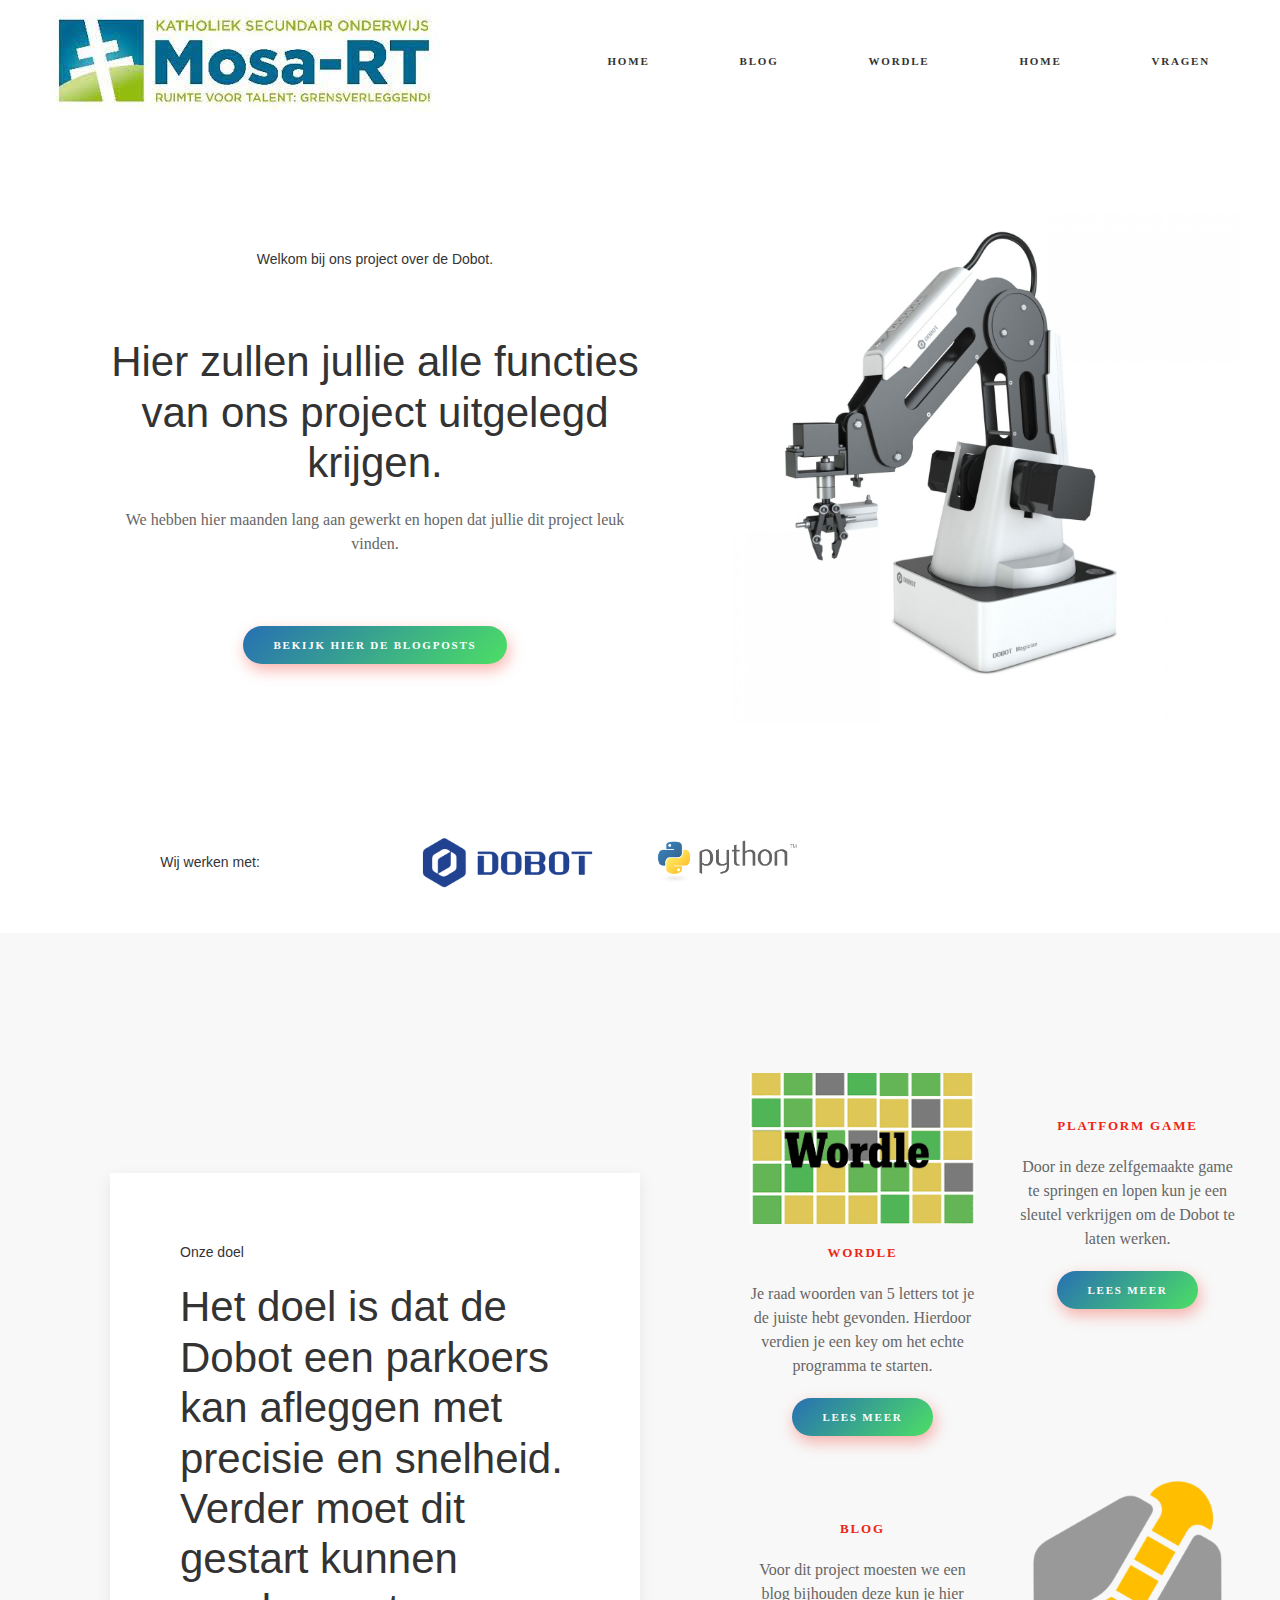
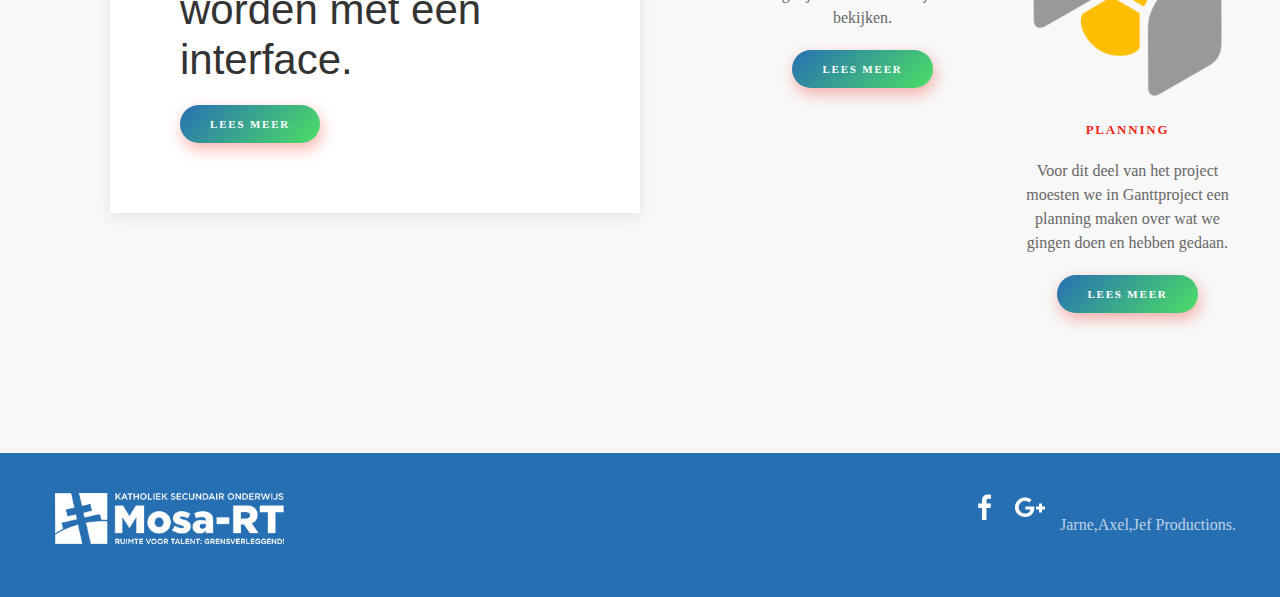
==== index.html @ 79c5225d "update" ====
<!DOCTYPE html>
<html>
    <head>
        <meta charset="utf-8">
        <meta name="viewport" content="width=device-width, initial-scale=1">
        <link rel="stylesheet" href="css/uikit.min.css" />
        <script src="js/uikit.min.js"></script>
        <script src="css/uikit.min.css"></script>
        <link rel="stylesheet" href="css/custom.css" />
        <meta name="robots" content="noindex, nofollow">
        <link rel="icon" href="/images/logo/robot.png" sizes="any">
        <link rel="apple-touch-icon" href="/images/logo/apple_touch_icon.png">
        <title>Home</title>
</head>
<body>
        <div class="uk-navbar-container uk-visible@m">

            <div class="uk-container">
                <nav class="uk-navbar" uk-navbar="{&quot;align&quot;:&quot;left&quot;,&quot;boundary&quot;:&quot;!.uk-navbar-container&quot;}">

                                        <div class="uk-navbar-left">

                        
										<a href="https://www.mosa-rt.be/home" class="uk-navbar-item uk-navbar-left uk-logo">
										<img src="/images/logo/mosa.jpeg" srcset="/images/logo/mosa.jpeg 216w" sizes="(min-width: 216px) 216px" data-width="216" data-height="56" class="uk-responsive-height" alt=""></a>                       
										</div>                   
                                        <div class="uk-navbar-right">

                                                    
										<ul class="uk-navbar-nav">

										<li class="uk-active uk-button uk-button-text"><a href="/">Home</a></li>
										<li class="uk-active uk-button uk-button-text"><a href="/blog.html">Blog</a></li>
                                        <li class="uk-active uk-button uk-button-text"><a href="/Wordle.html">Wordle</a></li>
                                        <li class="uk-active uk-button uk-button-text"><a href="/">Home</a></li>
                                        <li class="uk-active uk-button uk-button-text"><a href="vragen.html">Vragen</a></li>

										</div>
					                    
                    
                </nav>
            </div>

        </div>
    <div class="tm-header-mobile uk-hidden@m" uk-header="">


    
            <div class="uk-navbar-container">

                <div class="uk-container uk-container-expand">
                    <nav class="uk-navbar" uk-navbar="{&quot;container&quot;:&quot;.tm-header-mobile&quot;}">

                        <div class="uk-navbar-left">

                        
                                <a uk-toggle="" aria-label="Open Menu" href="#tm-dialog-mobile" class="uk-navbar-toggle" aria-expanded="false">

        
                                    <div uk-navbar-toggle-icon="" class="uk-icon uk-navbar-toggle-icon"><svg width="20" height="20" viewBox="0 0 20 20" xmlns="http://www.w3.org/2000/svg"><style>.uk-navbar-toggle-animate svg&gt;[class*=line-]{transition:.2s ease-in-out;transition-property:transform,opacity,;transform-origin:center;opacity:1}.uk-navbar-toggle svg&gt;.line-3{opacity:0}.uk-navbar-toggle-animate[aria-expanded=true] svg&gt;.line-3{opacity:1}.uk-navbar-toggle-animate[aria-expanded=true] svg&gt;.line-2{transform:rotate(45deg)}.uk-navbar-toggle-animate[aria-expanded=true] svg&gt;.line-3{transform:rotate(-45deg)}.uk-navbar-toggle-animate[aria-expanded=true] svg&gt;.line-1,.uk-navbar-toggle-animate[aria-expanded=true] svg&gt;.line-4{opacity:0}.uk-navbar-toggle-animate[aria-expanded=true] svg&gt;.line-1{transform:translateY(6px) scaleX(0)}.uk-navbar-toggle-animate[aria-expanded=true] svg&gt;.line-4{transform:translateY(-6px) scaleX(0)}</style><rect class="line-1" y="3" width="20" height="2"></rect><rect class="line-2" y="9" width="20" height="2"></rect><rect class="line-3" y="9" width="20" height="2"></rect><rect class="line-4" y="15" width="20" height="2"></rect></svg></div>

        
                                </a>
                        
                        </div>
                    
                                <div class="uk-navbar-center">

                                        <a href="/index.html" aria-label="Back to home" class="uk-logo uk-navbar-item">
                                            <picture>
                                                <source type="image/webp" srcset="/images/logo/mosa.jpeg 216w" sizes="(min-width: 216px) 216px">
                                                    <img alt="" loading="eager" src="/images/logo/mosa.jpeg" width="216" height="56">
                                            </picture>
                                        </a>
                        
                        
                                </div>
                    
                    
                    </nav>
                 </div>

        </div>

    




        <div id="tm-dialog-mobile" uk-offcanvas="container: true; overlay: true" mode="slide" class="uk-offcanvas">
            <div class="uk-offcanvas-bar uk-flex uk-flex-column">

                <button class="uk-offcanvas-close uk-icon uk-close" type="button" uk-close="" uk-toggle="cls: uk-close-large; mode: media; media: @s"><svg width="14" height="14" viewBox="0 0 14 14" xmlns="http://www.w3.org/2000/svg"><line fill="none" stroke="#000" stroke-width="1.1" x1="1" y1="1" x2="13" y2="13"></line><line fill="none" stroke="#000" stroke-width="1.1" x1="13" y1="1" x2="1" y2="13"></line></svg></button>
            
                     <div class="uk-margin-auto-bottom">
                
                        <div class="uk-grid uk-child-width-1-1 uk-grid-stack" uk-grid="">    
                            <div>
                                <div class="uk-panel" id="module-menu-dialog-mobile">
                                    
                                    <ul class="uk-nav uk-nav-default">
    
	                                    <li class="item-101 uk-active"><a href="/"> Home</a></li>
	                                    <li class="item-101 uk-active"><a href="/blog.html"> Blog</a></li>
                                        <li class="item-101 uk-active"><a href="/Wordle.html">Wordle</a></li>
                                        <li class="item-101 uk-active"><a href="/">Home</a></li>
                                        <li class="uk-active uk-button uk-button-text"><a href="vragen.html">Vragen</a></li>
                                    </ul>

                                </div>
                            </div>    
                            <div>
                                <div class="uk-panel" id="module-92">

    
    
                                    <div class="uk-margin-remove-last-child custom"><p class="uk-text-center"><a href="https://mosa-rt.smartschool.be/" class="uk-button uk-button-primary uk-button-large">Smartschool</a></p>
                                    </div>

                                </div>
                            </div>
                        </div>
                    </div>
            
            
            </div>
        </div>
    
    
    

    </div>
        
        
    <div class="uk-section-default uk-section uk-flex uk-flex-middle" uk-scrollspy="{&quot;target&quot;:&quot;[uk-scrollspy-class]&quot;,&quot;cls&quot;:&quot;uk-animation-slide-left-medium&quot;,&quot;delay&quot;:false}" uk-height-viewport="offset-top: true;offset-bottom: true" style="box-sizing: border-box; min-height: calc(100vh - 290.85px);">
       
        <div class="uk-width-1-1">

            <div class="uk-container">
    
    
                <div class="uk-grid-large uk-flex-middle uk-grid-margin-large uk-grid" uk-grid="">

                    <div class="uk-width-expand@m uk-first-column">
   
                        <h1 class="uk-text-left@m uk-text-center uk-h6 uk-scrollspy-inview uk-animation-slide-left-medium" uk-scrollspy-class="">
                            Welkom bij ons project over de Dobot.    
                        </h1>

                        <hr class="uk-divider-icon uk-animation-slide-left-medium" uk-scrollspy="cls: uk-animation-slide-left-medium;">

                            <h2 class="uk-width-xlarge uk-margin-auto uk-text-left@m uk-text-center uk-h1 uk-scrollspy-inview uk-animation-slide-left-medium" uk-scrollspy-class="">
                                Hier zullen jullie alle functies van ons project uitgelegd krijgen.    
                            </h2>

                                <div class="uk-margin uk-text-left@m uk-text-center uk-scrollspy-inview uk-animation-slide-left-medium" uk-scrollspy-class="">
                                    We hebben hier maanden lang aan gewerkt en hopen dat jullie dit project leuk vinden.
                                </div>

                                <div class="uk-margin-large uk-text-left@m uk-text-center uk-scrollspy-inview uk-animation-slide-left-medium" uk-scrollspy-class="">


                                    <div class="custom"><a href="blog.html" class="uk-button uk-button-primary uk-button-medium">Bekijk hier de blogposts</a></div>           
                                    

                                </div>

                    </div>

                    <div class="uk-width-expand@m">
    
                        <div class="uk-margin uk-text-center uk-animation-slide-right" uk-scrollspy="cls: uk-animation-slide-right-medium">

                            <img data-src="/images/home/dobot.jpg" data-srcset="/images/home/dobot.jpg 480w" data-sizes="(min-width: 480px) 480px" data-width="480" data-height="789" class="el-image" alt="" uk-img="" src="https://schilder.totoweb.nl/templates/yootheme/cache/verfroller-b2847a72.jpeg" srcset="/templates/yootheme/cache/verfroller-b2847a72.jpeg 480w" sizes="(min-width: 480px) 480px">    

                        </div>

                    </div>
                </div>

            </div>
    
        </div>
    </div>

    <div class="tm-section-box-shadow uk-section-default uk-section uk-section-small" uk-scrollspy="{&quot;target&quot;:&quot;[uk-scrollspy-class]&quot;,&quot;cls&quot;:&quot;uk-animation-slide-bottom-small;}">
         
        <div class="uk-container">

            <div class="uk-flex-middle uk-grid-margin uk-grid" uk-grid="">

                <div class="uk-width-expand@m uk-first-column">

                     <div class="uk-text-left@l uk-text-center uk-h6 uk-animation-slide-bottom-small" uk-scrollspy="cls: uk-animation-slide-bottom-small;">

                        Wij werken met:    </div>

                </div>

                <div class="uk-width-3-4@m">

                    <div class="uk-margin uk-text-center uk-child-width-1-1 uk-grid-match uk-child-width-1-4@s uk-grid uk-scrollspy-inview uk-animation-slide-bottom-small" uk-scrollspy="cls: uk-animation-slide-bottom-small;">

                        <div class="uk-first-column">

                            <div uk-scrollspy="cls: uk-animation-slide-bottom-small;" class="el-item uk-panel uk-scrollspy-inview uk-animation-slide-bottom-small">

                                <a uk-scroll="" href="#" class="el-link"><img data-src="/images/home/dobot-logo.png" data-srcset="/images/home/dobot-logo.png 289w" data-sizes="(min-width: 289px) 289px" data-width="289" data-height="87" class="el-image" alt="" uk-img="" src="https://schilder.totoweb.nl/templates/yootheme/cache/sikkens-b603538a.jpeg" srcset="/templates/yootheme/cache/sikkens-b603538a.jpeg 289w" sizes="(min-width: 289px) 289px"></a>        

                            </div>
                        </div>
                        <div>

                            <div uk-scrollspy="uk-animation-slide-bottom-small;" class="el-item uk-panel uk-scrollspy-inview uk-animation-slide-bottom-small">

                                <a uk-scroll="" href="#" class="el-link"><img data-src="/images/home/python.png" data-srcset="/images/home/python.png 289w" data-sizes="(min-width: 289px) 289px" data-width="289" data-height="87" class="el-image" alt="" uk-img="" src="https://schilder.totoweb.nl/templates/yootheme/cache/histor-51dfd519.jpeg" srcset="/templates/yootheme/cache/histor-51dfd519.jpeg 289w" sizes="(min-width: 289px) 289px"></a>        

                            </div>
                        </div>
                    </div>
                </div>
            </div>
        </div>
    </div>

    <div class="uk-section-muted uk-section uk-section-large" uk-scrollspy="{&quot;target&quot;:&quot;[uk-scrollspy-class]&quot;,&quot;cls&quot;:&quot;uk-animation-slide-left-medium&quot;,&quot;delay&quot;:false}">
         
        <div class="uk-container">

            <div class="uk-grid-large uk-flex-middle uk-grid-margin-large uk-grid" uk-grid="">

                <div class="uk-width-xlarge@m uk-first-column">

                    <div class="uk-margin uk-card uk-card-default uk-card-large uk-card-body uk-scrollspy-inview uk-animation-slide-left-medium" uk-scrollspy="cls: uk-animation-slide-left-medium;">

                        <div class="el-meta uk-margin uk-h6 uk-margin-remove-adjacent">Onze doel</div>

                        <h3 class="el-title uk-margin uk-h1">
                            Het doel is dat de Dobot een parkoers kan afleggen met precisie en snelheid. Verder moet dit gestart kunnen worden met een interface.    </h3>

                                <p><a href="#" uk-scroll="" class="el-link uk-button uk-button-primary">Lees meer</a></p>

                    </div>
                </div>

                <div class="uk-width-expand@m">

                    <div class="uk-margin-medium uk-text-left@s uk-text-center uk-child-width-1-1 uk-grid-match uk-child-width-1-2@s uk-grid uk-scrollspy-inview uk-animation-slide-right" uk-scrollspy-class="uk-animation-slide-right" uk-grid="">

                        <div class="uk-first-column">

                            <div uk-scrollspy="cls: uk-animation-slide-left-medium;" class="el-item uk-panel uk-scrollspy-inview uk-animation-slide-left-medium">

                                <img data-src="/images/home/worldle.png" data-srcset="/images/home/worldle.png 768w, /images/home/worldle.png 848w" data-sizes="(min-width: 848px) 848px" data-width="848" data-height="565" class="el-image" alt="" uk-img="" src="https://schilder.totoweb.nl/templates/yootheme/cache/buiten-schilderwerk-642bbe4b.jpeg" srcset="/index.php?p=theme%2Fimage&amp;src=WyJpbWFnZXNcL2hvbWVcL2J1aXRlbi1zY2hpbGRlcndlcmsuanBnIixbWyJkb1Jlc2l6ZSIsWzc2OCw1MTIsNzY4LDUxMl1dLFsiZG9Dcm9wIixbNzY4LDUxMiwwLDBdXV1d&amp;hash=bec57e89445ab25b87734368da05474f&amp;option=com_ajax&amp;style=9 768w, /templates/yootheme/cache/buiten-schilderwerk-642bbe4b.jpeg 848w" sizes="(min-width: 848px) 848px">        

                                    <h3 class="el-title uk-margin uk-h4">
                                        Wordle    </h3>

                                            <div class="el-content uk-margin">Je raad woorden van 5 letters tot je de juiste hebt gevonden. Hierdoor verdien je een key om het echte programma te starten.</div>

                                                <p><a href="Wordle.html" class="uk-button uk-button-primary uk-button-medium">Lees meer</a></p>
                            </div>
                        </div>

                        <div>

                            <div uk-scrollspy="cls: uk-animation-slide-left-medium;" class="el-item uk-panel uk-scrollspy-inview uk-animation-slide-left-medium">

                                <img data-src="/images/home/pygame_flattened.png" data-srcset="/images/home/pygame_flattened.png 768w, /images/home/pygame_flattened.png 848w" data-sizes="(min-width: 848px) 848px" data-width="848" data-height="565" class="el-image" alt="" uk-img="" src="https://schilder.totoweb.nl/templates/yootheme/cache/binnen-schilderwerk-0022fcfd.jpeg" srcset="/index.php?p=theme%2Fimage&amp;src=WyJpbWFnZXNcL2hvbWVcL2Jpbm5lbi1zY2hpbGRlcndlcmsuanBnIixbWyJkb1Jlc2l6ZSIsWzc2OCw1MTIsNzY4LDUxMl1dLFsiZG9Dcm9wIixbNzY4LDUxMiwwLDBdXV1d&amp;hash=edb339cc0a705aa41a1782e26643256a&amp;option=com_ajax&amp;style=9 768w, /templates/yootheme/cache/binnen-schilderwerk-0022fcfd.jpeg 848w" sizes="(min-width: 848px) 848px">        

                                    <h3 class="el-title uk-margin uk-h4">
                                        Platform game    </h3>

                                            <div class="el-content uk-margin">Door in deze zelfgemaakte game te springen en lopen kun je een sleutel verkrijgen om de Dobot te laten werken.</div>

                                                <p><a href="pagina3.html" class="uk-button uk-button-primary uk-button-medium">Lees meer</a></p>

                            </div>
                        </div>

                            <div class="uk-grid-margin uk-first-column">

                                <div uk-scrollspy="cls: uk-animation-slide-left-medium;" class="el-item uk-panel uk-scrollspy-inview uk-animation-slide-left-medium">

                                    <img data-src="/images/home/blog.jpg" data-srcset="/images/home/blog.jpg 768w, /images/home/blog.jpg 848w" data-sizes="(min-width: 848px) 848px" data-width="848" data-height="565" class="el-image" alt="" uk-img="" src="https://schilder.totoweb.nl/templates/yootheme/cache/spuitwerk-ced96005.jpeg" srcset="/index.php?p=theme%2Fimage&amp;src=WyJpbWFnZXNcL2hvbWVcL3NwdWl0d2Vyay5qcGciLFtbImRvUmVzaXplIixbNzY4LDUxMiw3NjgsNTEyXV0sWyJkb0Nyb3AiLFs3NjgsNTEyLDAsMF1dXV0%3D&amp;hash=e01a917d1f97cae1d994443ff195d3be&amp;option=com_ajax&amp;style=9 768w, /templates/yootheme/cache/spuitwerk-ced96005.jpeg 848w" sizes="(min-width: 848px) 848px">        

                                        <h3 class="el-title uk-margin uk-h4">
                                            Blog    </h3>

                                                <div class="el-content uk-margin">Voor dit project moesten we een blog bijhouden deze kun je hier bekijken.</div>

                                                    <p><a href="blog.html" class="uk-button uk-button-primary uk-button-medium">Lees meer</a></p>

                                </div>
                            </div>

                                <div class="uk-grid-margin">

                                    <div uk-scrollspy="cls: uk-animation-slide-left-medium;" class="el-item uk-panel uk-scrollspy-inview uk-animation-slide-left-medium">

                                        <img data-src="/images/home/ganttproject.jpg" data-srcset="/images/home/ganttproject.jpg 564w, /images/home/ganttproject.jpg 564w" data-sizes="(max-width: 564px) 564px" data-width="848" data-height="565" class="el-image" alt="" uk-img="" src="https://schilder.totoweb.nl/templates/yootheme/cache/abbo-33665856.jpeg" srcset="/index.php?p=theme%2Fimage&amp;src=WyJpbWFnZXNcL2hvbWVcL2FiYm8uanBnIixbWyJkb1Jlc2l6ZSIsWzc2OCw1MTIsNzY4LDUxMl1dLFsiZG9Dcm9wIixbNzY4LDUxMiwwLDBdXV1d&amp;hash=eb0b90e7e5b5ede78c6860ce2ef80145&amp;option=com_ajax&amp;style=9 768w, /templates/yootheme/cache/abbo-33665856.jpeg 848w" sizes="(min-width: 848px) 848px">        

                                            <h3 class="el-title uk-margin uk-h4">
                                                Planning    </h3>

                                                    <div class="el-content uk-margin">Voor dit deel van het project moesten we in Ganttproject een planning maken over wat we gingen doen en hebben gedaan.</div>

                                                        <p><a href="#" class="uk-button uk-button-primary uk-button-medium">Lees meer</a></p>

                                    </div>
                                </div>
                            </div>
                </div>
            </div>
        </div>
    </div>

    <div class="uk-section-primary uk-section-small uk-section" uk-scrollspy="{&quot;target&quot;:&quot;[uk-scrollspy-class]&quot;,&quot;cls&quot;:&quot;uk-animation-fade&quot;,&quot;delay&quot;:300}">
       
        <div class="uk-container">
    
            <div class="uk-grid-margin uk-grid uk-grid-small uk-grid-stack" uk-grid="">

                <div class="uk-width-expand@s uk-first-column">

                    <div class="uk-margin uk-scrollspy-inview uk-animation-fade" uk-scrollspy="cls: uk-animation-fade;">

                        <img data-src="/images/home/mosart.png" data-srcset="/images/home/mosart.png 216w" data-sizes="(min-width: 216px) 216px" data-width="216" data-height="56" class="el-image" alt="" uk-img="" src="https://schilder.totoweb.nl/templates/yootheme/cache/logo-wit-a36114ae.png" srcset="/templates/yootheme/cache/logo-wit-a36114ae.png 216w" sizes="(min-width: 216px) 150px">    

                    </div>
                </div>

                <div class="uk-width-1-2@m">

                </div>

                <div class="uk-width-expand@m uk-grid-margin uk-first-column">

                    <div class="uk-margin uk-scrollspy-inview uk-animation-fade" uk-scrollspy="cls: uk-animation-fade;">

                        <div class="uk-child-width-auto uk-grid-small uk-grid" uk-grid="">
                            <div>

                                <a uk-icon="icon: facebook;ratio: 1.5" href="https://www.facebook.com/SGMOSART/" class="el-link uk-icon"><svg width="30" height="30" viewBox="0 0 20 20" xmlns="http://www.w3.org/2000/svg"> <path d="M11,10h2.6l0.4-3H11V5.3c0-0.9,0.2-1.5,1.5-1.5H14V1.1c-0.3,0-1-0.1-2.1-0.1C9.6,1,8,2.4,8,5v2H5.5v3H8v8h3V10z"></path></svg></a>

                            </div>
                            <div>

                                <a uk-icon="icon: google-plus;ratio: 1.5" href="https://www.mosa-rt.be/home" class="el-link uk-icon"><svg width="30" height="30" viewBox="0 0 20 20" xmlns="http://www.w3.org/2000/svg"> <path d="M12.9,9c0,2.7-0.6,5-3.2,6.3c-3.7,1.8-8.1,0.2-9.4-3.6C-1.1,7.6,1.9,3.3,6.1,3c1.7-0.1,3.2,0.3,4.6,1.3 c0.1,0.1,0.3,0.2,0.4,0.4c-0.5,0.5-1.2,1-1.7,1.6c-1-0.8-2.1-1.1-3.5-0.9C5,5.6,4.2,6,3.6,6.7c-1.3,1.3-1.5,3.4-0.5,5 c1,1.7,2.6,2.3,4.6,1.9c1.4-0.3,2.4-1.2,2.6-2.6H6.9V9H12.9z"></path> <polygon points="20,9 20,11 18,11 18,13 16,13 16,11 14,11 14,9 16,9 16,7 18,7 18,9 "></polygon></svg></a>

                            </div>
                            <div class="el-content uk-margin">Jarne,Axel,Jef Productions.</div>
                        </div>
                    </div>
                </div>
            </div>
        </div>
    </div>

</body>
</html>
---- css/custom.css ----
.uk-button-primary {
    background-color: #1765ad;
    text-decoration-color: white;
    color: #fff;
    border: 1px solid transparent;
    background-image: linear-gradient(135deg,#276fb3,#4cdf65);
    box-shadow: 2px 6px 15px rgb(238 37 21 / 35%);
}
.uk-button {
    margin: 0;
    border: none;
    border-radius: 0;
    overflow: visible;
    font: inherit;
    color: #fff;
    text-transform: none;
    display: inline-block;
    box-sizing: border-box;
    padding: 0 30px;
    vertical-align: middle;
    font-size: 11px;
    line-height: 38px;
    text-align: center;
    text-decoration: none;
    transition: .1s ease-in-out;
    transition-property: color,background-color,background-position,border-color,box-shadow;
    font-family: Raleway;
    font-weight: 700;
    text-transform: uppercase;
    letter-spacing: 1.8px;
    border-radius: 500px;
    background-origin: border-box;
}
.uk-section-primary {
    background: #276fb3;
    background-image: url(../vendor/assets/uikit-themes/master-fjord/images/section-background-image-noise.png);
    background-position-x: 50%;
}
.uk-divider-icon {
    position: relative;
    height: 8px;
    background-image: url(https://uploads-ssl.webflow.com/60dea32dddf101694364c104/612734b11657453231306d39_cn-uttr_square_blue_green.svg);
    background-repeat: no-repeat;
    background-position: 50% 50%;
}
.uk-hr, hr {
    box-sizing: content-box;
    height: 0;
    overflow: visible;
    text-align: inherit;
    margin: 0 0 20px 0;
    border: 0;
    border-top: 1px solid #ebebed;
}
.uk-divider-icon::before {
    right: calc(50% + (70px / 2));
    width: 100%;
}
.uk-divider-icon::after, .uk-divider-icon::before {
    content: "";
    position: absolute;
    top: 50%;
    max-width: calc(50% - (70px / 2));
    border-bottom: 0 solid #ebebed;
}
.uk-text-center {
    text-align: center!important;
}
.uk-tile-primary {
    background-color: #ee2515;
    background-image: url(../../yootheme/vendor/assets/uikit-themes/master-fjord/images/tiles-background-image-noise.png);
}
.uk-tile {
    display: flow-root;
    position: relative;
    box-sizing: border-box;
    padding-left: 15px;
    padding-right: 15px;
    padding-top: 40px;
    padding-bottom: 40px;
}
.uk-grid-item-match>:not([class*=uk-width]), .uk-grid-match>*>:not([class*=uk-width]) {
    box-sizing: border-box;
    width: 100%;
    flex: auto;
}
.uk-grid {
    display: flex;
    flex-wrap: wrap;
    margin: 0;
    padding: 0;
    list-style: none;
}
.uk-text-primary {
    color: #ff4870!important;
}

.uk-h4, h4 {
    font-size: 13px;
    line-height: 1.4;
    color: #ee2515;
    font-family: Raleway;
    font-weight: 700;
    text-transform: uppercase;
    letter-spacing: 1.8px;
}
.uk-link, a {
    color: #ee2515;
    text-decoration: none;
    cursor: pointer;
}
.formResponsive .formHorizontal .rsform-block {
    float: none;
    width: auto;
    padding-top: 0;
    text-align: left;
}

.formResponsive .formHorizontal .rsform-block {
    margin-bottom: 18px;
}
.uk-radio:checked, input[type=radio]:not([class*=uk-]):checked {
    background-image: url(data:image/svg+xml;charset=UTF-8,%3Csvg%20width%3D%2216%22%20height%3D%2216%22%20viewBox%3D%220%200%2016%2016%22%20xmlns%3D%22http%3A%2F%2Fwww.w3.org%2F2000%2Fsvg%22%3E%0A%20%20%20%20%3Ccircle%20fill%3D%22%23fff%22%20cx%3D%228%22%20cy%3D%228%22%20r%3D%222%22%20%2F%3E%0A%3C%2Fsvg%3E);
}

.uk-checkbox:checked, .uk-checkbox:indeterminate, .uk-radio:checked, input[type=checkbox]:not([class*=uk-]):checked, input[type=checkbox]:not([class*=uk-]):indeterminate, input[type=radio]:not([class*=uk-]):checked {
    background-color: #ff4870;
    border-color: transparent;
}
.uk-checkbox:not(:disabled), .uk-radio:not(:disabled), input[type=checkbox]:not([class*=uk-]):not(:disabled), input[type=radio]:not([class*=uk-]):not(:disabled) {
    cursor: pointer;
}
.formResponsive .formHorizontal input[type="checkbox"], .formResponsive .formHorizontal input[type="radio"] {
    border: 1px solid #ccc;
}
.formResponsive input[type="radio"], .formResponsive input[type="checkbox"] {
    padding-left: 18px;
    margin-right: 5px;
}
.uk-fieldset, fieldset {
    border: none;
    margin: 0;
    padding: 0;
}
tr {
    display: table-row;
    vertical-align: inherit;
    border-color: inherit;
}
.yui-calendar {
    font: 100% sans-serif;
    text-align: center;
    border-spacing: 0;
    border-collapse: separate;
    position: relative;
}
table {
    max-width: 100%;
    background-color: transparent;
    border-collapse: collapse;
    border-spacing: 0;
}
table {
    border-collapse: separate;
    text-indent: initial;
    border-spacing: 2px;
}
.formResponsive input.rsform-calendar-button {
    margin-bottom: 3px;
}

.formResponsive input[type="button"], .formResponsive button[type="button"], .formResponsive input[type="submit"], .formResponsive button[type="submit"], .formResponsive input[type="reset"], .formResponsive button[type="reset"] {
    display: inline-block;
    padding: 4px 10px 4px;
    margin-bottom: 0;
    font-size: 13px;
    line-height: 18px;
    color: #000000;
    text-align: center;
    text-shadow: 0 1px 1px rgb(255 255 255 / 75%);
    vertical-align: middle;
    cursor: pointer;
    background-color: #f5f5f5;
    background-image: linear-gradient(top, #ffffff, #e6e6e6);
    background-repeat: repeat-x;
    border: 1px solid #cccccc;
    border-color: rgba(0, 0, 0, 0.1) rgba(0, 0, 0, 0.1) rgba(0, 0, 0, 0.25);
    border-color: #e6e6e6 #e6e6e6 #bfbfbf;
    border-bottom-color: #b3b3b3;
    border-radius: 4px;
    box-shadow: inset 0 1px 0 rgb(255 255 255 / 20%), 0 1px 2px rgb(0 0 0 / 5%);
}
.tm-header, .tm-header-mobile {
    position: relative;
}
.uk-navbar-center:only-child, .uk-navbar-left, .uk-navbar-right {
    flex-wrap: wrap;
}

.uk-navbar-left, .uk-navbar-right, [class*=uk-navbar-center] {
    display: flex;
    gap: 15px;
    align-items: center;
}
.uk-navbar-toggle {
    padding: 0 0;
    color: grey;
    font-weight: 700;
    text-transform: uppercase;
    letter-spacing: 1.8px;
}

.navbar .brand, .navbar .nav>li>a, .navbar-search, .uk-navbar-item, .uk-navbar-nav>li>a, .uk-navbar-toggle {
    display: flex;
    justify-content: center;
    align-items: center;
    column-gap: .25em;
    box-sizing: border-box;
    min-height: 80px;
    font-size: 11px;
    font-family: Cambria, Cochin, Georgia, Times, 'Times New Roman', serif;
    text-decoration: none;
}
.uk-icon {
    margin: 0;
    border: none;
    border-radius: 0;
    overflow: visible;
    font: inherit;
    color: inherit;
    text-transform: none;
    padding: 0;
    background-color: transparent;
    display: inline-block;
    fill: currentcolor;
    line-height: 0;
}
.uk-icon>* {
    transform: translate(0,0);
}

canvas, img, svg, video {
    max-width: 100%;
    height: auto;
    box-sizing: border-box;
}
audio, canvas, iframe, img, svg, video {
    vertical-align: middle;
}
:not(svg) {
    transform-origin: 0px 0px;
}
.uk-open>.uk-offcanvas-bar {
    left: 0;
}

.uk-flex-column {
    flex-direction: column;
}
.uk-flex {
    display: flex;
}
.uk-offcanvas-bar-animation {
    transition: left .3s ease-out;
}
.uk-offcanvas-bar {
    position: absolute;
    top: 0;
    bottom: 0;
    left: -270px;
    box-sizing: border-box;
    width: 270px;
    padding: 20px 20px;
    background: #fff;
    overflow-y: auto;
    -webkit-overflow-scrolling: touch;
    box-shadow: 2px 21px 50px rgb(41 44 61 / 15%);
}
.btn-large, .uk-button-large {
    padding: 0 40px;
    line-height: 53px;
    font-size: 13px;
    border-radius: 500px;
}
.nav-default>li>a {
    color: rgb(130, 130, 130);
    transition: .1s ease-in-out;
    transition-property: color,background-color,border-color,box-shadow;
}

.uk-nav>li>a {
    padding: 5px 0;
}
.uk-nav li>a {
    display: flex;
    align-items: center;
    column-gap: 0.25em;
    text-decoration: none;
}

.uk-nav-default {
    font-size: 11px;
    line-height: 1.73;
    font-family: Raleway;
    font-weight: 700;
    text-transform: uppercase;
    letter-spacing: 1.8px;
}

rect[Attributes] {
    color: #ee2515;
    width: 20;
    height: 2;
}
:not(svg) {
    transform-origin: 0px 0px;
}
.btn:not(:disabled), .uk-button:not(:disabled) {
    cursor: pointer;
}
.uk-button {
    margin: 0;
    border: none;
    border-radius: 0;
    overflow: visible;
    font: inherit;
    color: #fff;
    text-transform: none;
    display: inline-block;
    box-sizing: border-box;
    padding: 0 30px;
    vertical-align: middle;
    font-size: 11px;
    line-height: 38px;
    text-align: center;
    text-decoration: none;
    transition: .1s ease-in-out;
    transition-property: color,background-color,background-position,border-color,box-shadow;
    font-family: Raleway;
    font-weight: 700;
    text-transform: uppercase;
    letter-spacing: 1.8px;
    border-radius: 500px;
    background-origin: border-box;
}
.uk-card-primary.uk-card-body .uk-button-primary, .uk-card-primary>:not([class*=uk-card-media]) .uk-button-primary, .uk-card-secondary.uk-card-body .uk-button-primary, .uk-card-secondary>:not([class*=uk-card-media]) .uk-button-primary, .uk-light .uk-button-primary, .uk-offcanvas-bar .uk-button-primary, .uk-overlay-primary .uk-button-primary, .uk-section-primary:not(.uk-preserve-color) .uk-button-primary, .uk-section-secondary:not(.uk-preserve-color) .uk-button-primary, .uk-tile-primary:not(.uk-preserve-color) .uk-button-primary, .uk-tile-secondary:not(.uk-preserve-color) .uk-button-primary {
    background-color: #fff;
    color: rgb(255, 255, 255);
}
html {
    font-family: Raleway;
    font-size: 16px;
    font-weight: 400;
    line-height: 1.5;
    -webkit-text-size-adjust: 100%;
    background: #fff;
    color: #666;
}
.uk-icon {
    margin: 0;
    border: none;
    border-radius: 0;
    overflow: visible;
    font: inherit;
    color: rgb(255, 255, 255);    
    text-transform: none;
    padding: 0;
    background-color: transparent;
    display: inline-block;
    fill: currentcolor;
    line-height: 0;
}
.uk-card-primary.uk-card-body .uk-nav-default>li.uk-active>a, .uk-card-primary>:not([class*=uk-card-media]) .uk-nav-default>li.uk-active>a, .uk-card-secondary.uk-card-body .uk-nav-default>li.uk-active>a, .uk-card-secondary>:not([class*=uk-card-media]) .uk-nav-default>li.uk-active>a, .uk-light .uk-nav-default>li.uk-active>a, .uk-offcanvas-bar .uk-nav-default>li.uk-active>a, .uk-overlay-primary .uk-nav-default>li.uk-active>a, .uk-section-primary:not(.uk-preserve-color) .uk-nav-default>li.uk-active>a, .uk-section-secondary:not(.uk-preserve-color) .uk-nav-default>li.uk-active>a, .uk-tile-primary:not(.uk-preserve-color) .uk-nav-default>li.uk-active>a, .uk-tile-secondary:not(.uk-preserve-color) .uk-nav-default>li.uk-active>a {
    color: #353535;
}
.uk-card-primary.uk-card-body .uk-nav-default>li>a, .uk-card-primary>:not([class*=uk-card-media]) .uk-nav-default>li>a, .uk-card-secondary.uk-card-body .uk-nav-default>li>a, .uk-card-secondary>:not([class*=uk-card-media]) .uk-nav-default>li>a, .uk-light .uk-nav-default>li>a, .uk-offcanvas-bar .uk-nav-default>li>a, .uk-overlay-primary .uk-nav-default>li>a, .uk-section-primary:not(.uk-preserve-color) .uk-nav-default>li>a, .uk-section-secondary:not(.uk-preserve-color) .uk-nav-default>li>a, .uk-tile-primary:not(.uk-preserve-color) .uk-nav-default>li>a, .uk-tile-secondary:not(.uk-preserve-color) .uk-nav-default>li>a {
    color: #353535;
}
.uk-card-primary.uk-card-body .uk-nav-default>li>a:hover, .uk-card-primary>:not([class*=uk-card-media]) .uk-nav-default>li>a:hover, .uk-card-secondary.uk-card-body .uk-nav-default>li>a:hover, .uk-card-secondary>:not([class*=uk-card-media]) .uk-nav-default>li>a:hover, .uk-light .uk-nav-default>li>a:hover, .uk-offcanvas-bar .uk-nav-default>li>a:hover, .uk-overlay-primary .uk-nav-default>li>a:hover, .uk-section-primary:not(.uk-preserve-color) .uk-nav-default>li>a:hover, .uk-section-secondary:not(.uk-preserve-color) .uk-nav-default>li>a:hover, .uk-tile-primary:not(.uk-preserve-color) .uk-nav-default>li>a:hover, .uk-tile-secondary:not(.uk-preserve-color) .uk-nav-default>li>a:hover {
    color: #353535;
}
.uk-navbar-container:not(.uk-navbar-transparent) {
    background: #fff;
}
.uk-navbar-toggle-icon{
    color: #000000;
}
.uk-navbar{
    font-family:Raleway;
}
.uk-nav-default {
    font-size: 11px;
    line-height: 1.73;
    font-family: Raleway;
    font-weight: 700;
    text-transform: uppercase;
    letter-spacing: 1.8px;
}
.uk-button-text{
    font-family: Raleway;
}
.uk-card-primary.uk-card-body .uk-nav-default>li>a, .uk-card-primary>:not([class*=uk-card-media]) .uk-nav-default>li>a, .uk-card-secondary.uk-card-body .uk-nav-default>li>a, .uk-card-secondary>:not([class*=uk-card-media]) .uk-nav-default>li>a, .uk-light .uk-nav-default>li>a, .uk-offcanvas-bar .uk-nav-default>li>a, .uk-overlay-primary .uk-nav-default>li>a, .uk-section-primary:not(.uk-preserve-color) .uk-nav-default>li>a, .uk-section-secondary:not(.uk-preserve-color) .uk-nav-default>li>a, .uk-tile-primary:not(.uk-preserve-color) .uk-nav-default>li>a, .uk-tile-secondary:not(.uk-preserve-color) .uk-nav-default>li>a {
    color: #353535;
    text-transform: uppercase;
    font-family: system-ui, -apple-system, BlinkMacSystemFont, 'Segoe UI', Roboto, Oxygen, Ubuntu, Cantarell, 'Open Sans', 'Helvetica Neue', sans-serif;
}
.uk-card-primary.uk-card-body .uk-close:hover, .uk-card-primary>:not([class*=uk-card-media]) .uk-close:hover, .uk-card-secondary.uk-card-body .uk-close:hover, .uk-card-secondary>:not([class*=uk-card-media]) .uk-close:hover, .uk-light .uk-close:hover, .uk-offcanvas-bar .uk-close:hover, .uk-overlay-primary .uk-close:hover, .uk-section-primary:not(.uk-preserve-color) .uk-close:hover, .uk-section-secondary:not(.uk-preserve-color) .uk-close:hover, .uk-tile-primary:not(.uk-preserve-color) .uk-close:hover, .uk-tile-secondary:not(.uk-preserve-color) .uk-close:hover {
    color: #353535;
}
.uk-card-primary.uk-card-body .uk-close, .uk-card-primary > :not([class*="uk-card-media"]) .uk-close, .uk-card-secondary.uk-card-body .uk-close, .uk-card-secondary > :not([class*="uk-card-media"]) .uk-close, .uk-light .uk-close, .uk-offcanvas-bar .uk-close, .uk-overlay-primary .uk-close, .uk-section-primary:not(.uk-preserve-color) .uk-close, .uk-section-secondary:not(.uk-preserve-color) .uk-close, .uk-tile-primary:not(.uk-preserve-color) .uk-close, .uk-tile-secondary:not(.uk-preserve-color) .uk-close {
    color: #353535;
}
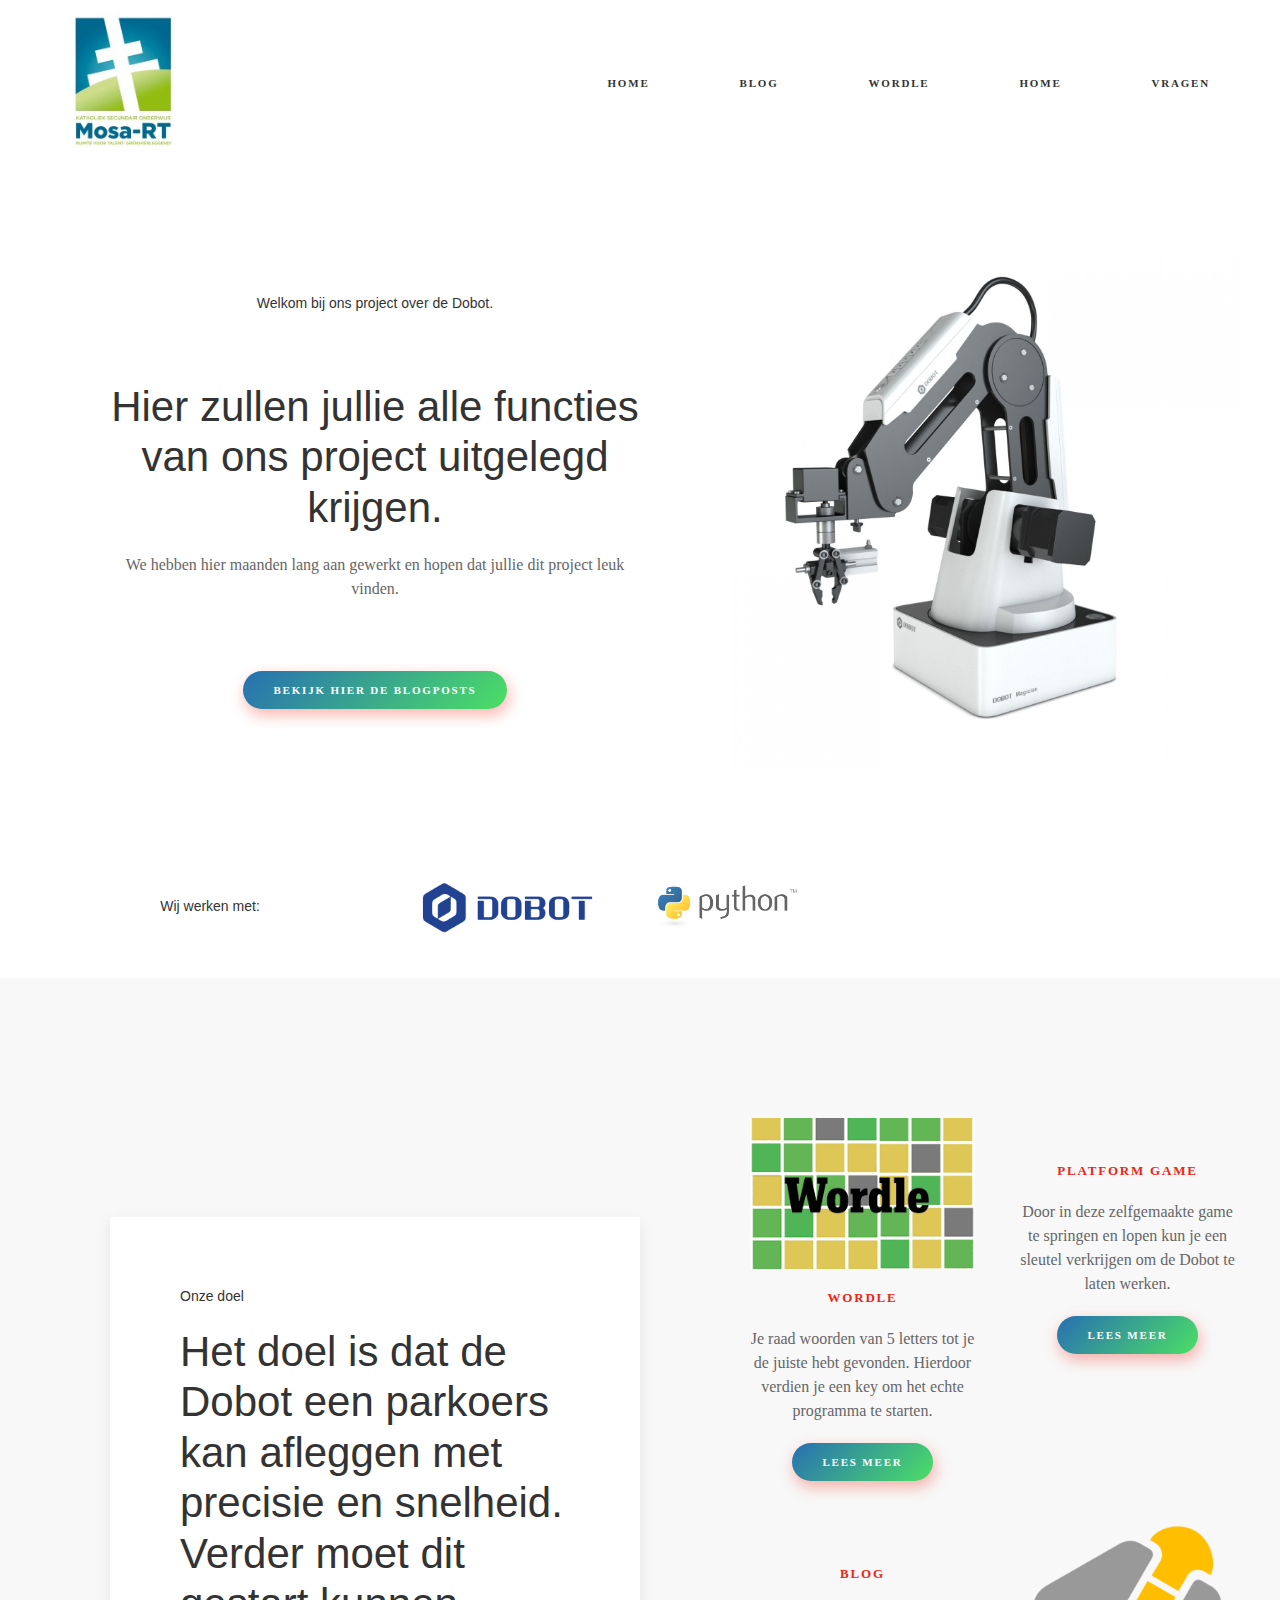
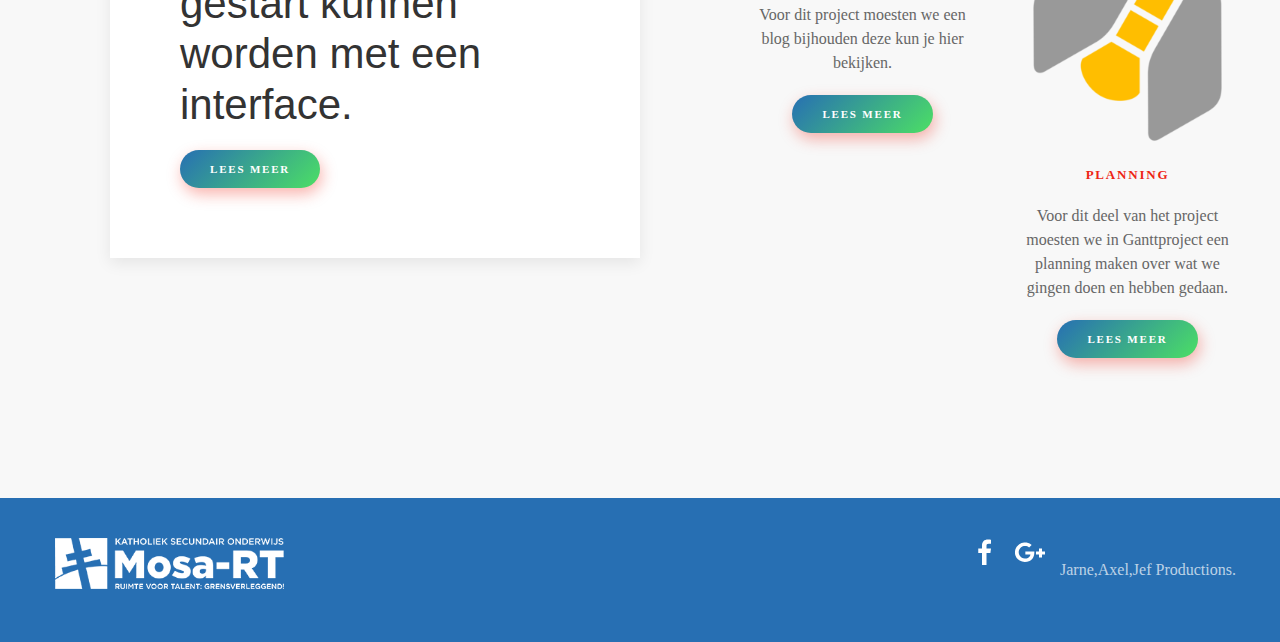
==== commit a15978dc: "update" ====
--- a/index.html
+++ b/index.html
@@ -22,8 +22,7 @@
 
                         
 										<a href="https://www.mosa-rt.be/home" class="uk-navbar-item uk-navbar-left uk-logo">
-										<img src="/images/logo/mosa.jpeg" srcset="/images/logo/mosa.jpeg 216w" sizes="(min-width: 216px) 216px" data-width="216" data-height="56" class="uk-responsive-height" alt=""></a>                       
-										</div>                   
+                                        <img src="/images/home/mosa-rt.jpg" srcset="/images/home/mosa-rt.jpg 216w" sizes="(min-width: 180px) 180px" data-width="216" data-height="56" class="uk-responsive-height" alt=""></a>										</div>                   
                                         <div class="uk-navbar-right">
 
                                                     
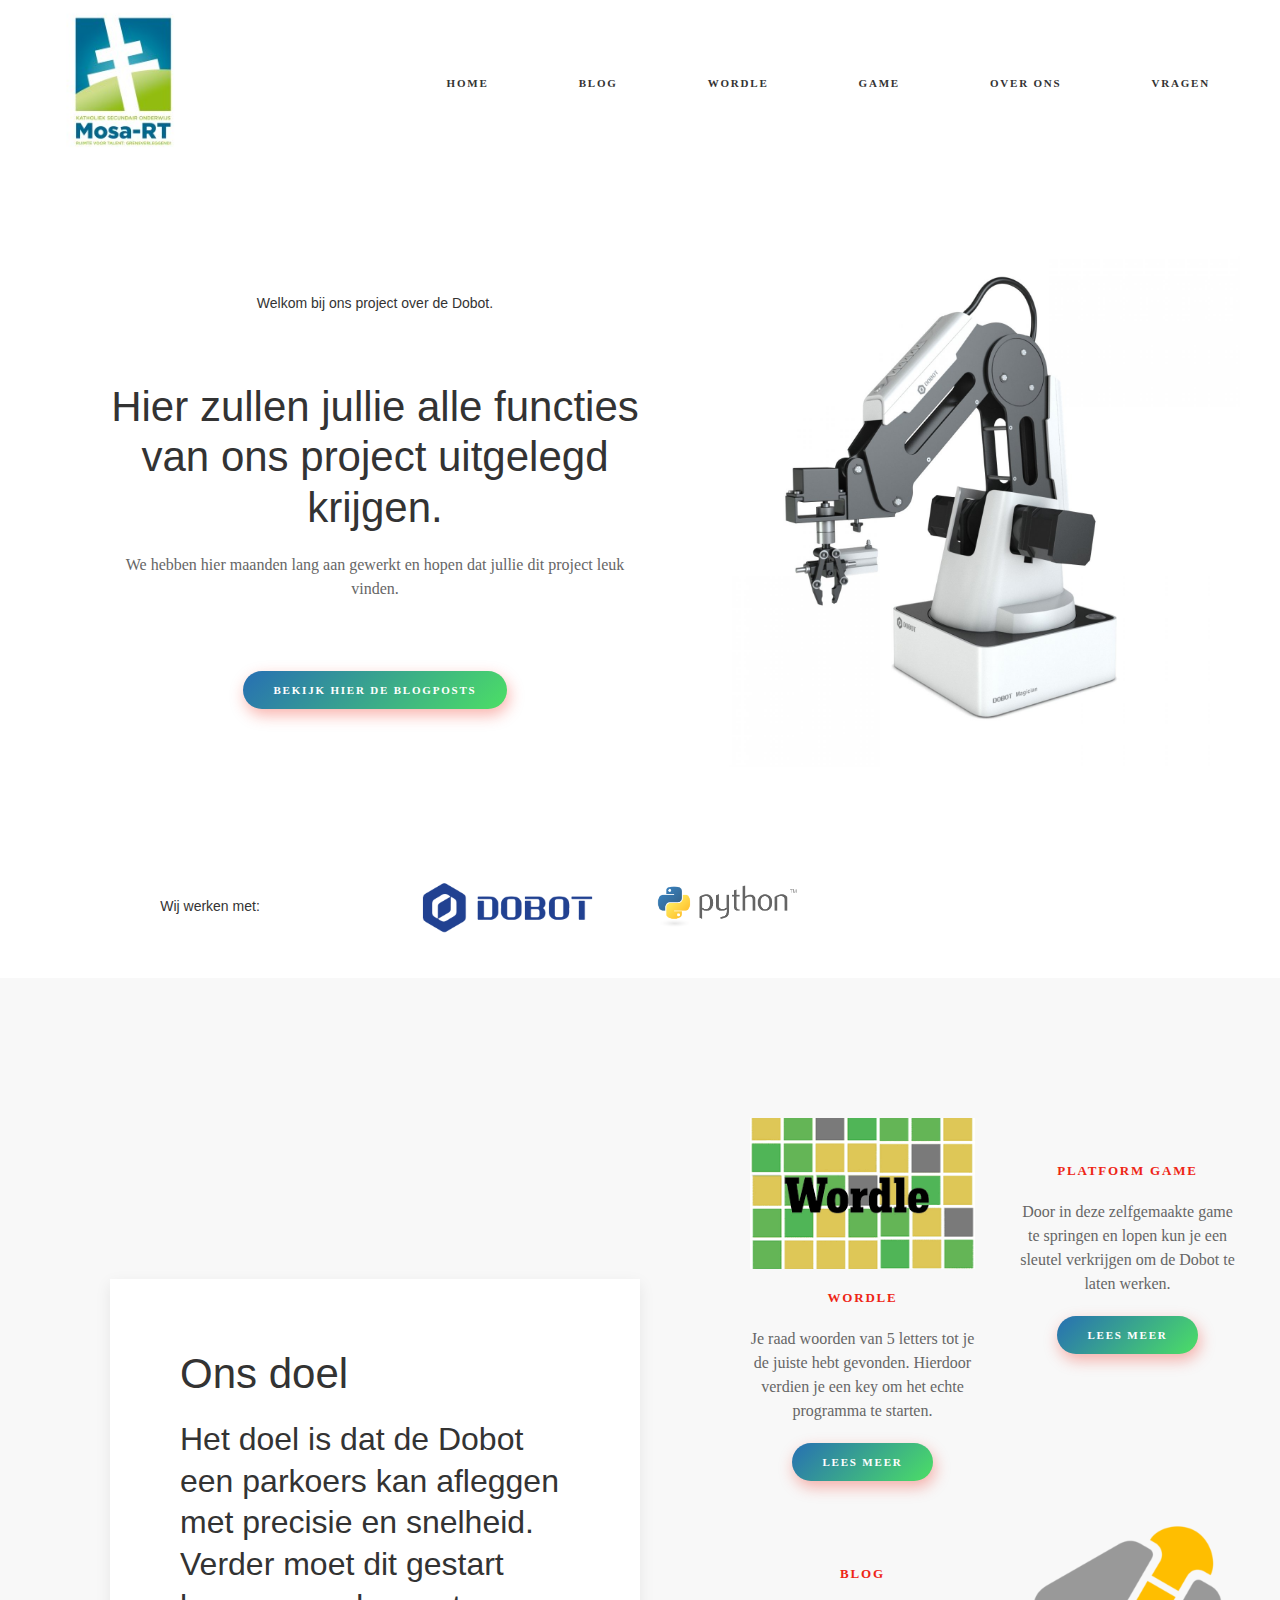
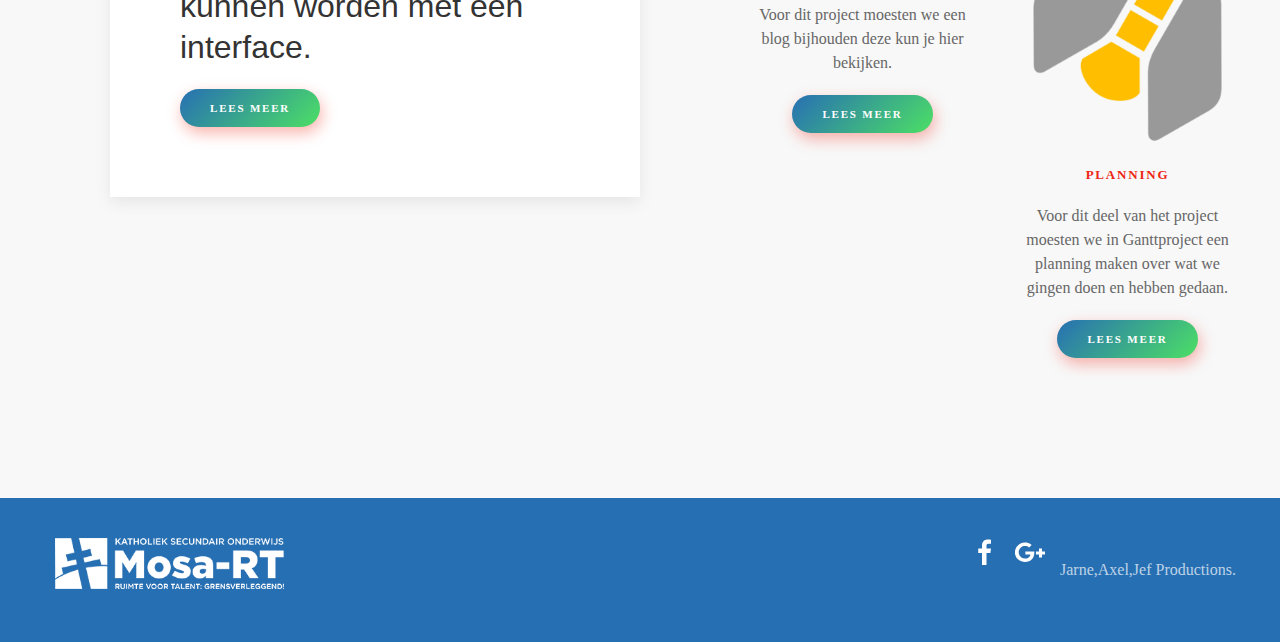
==== commit 2470c25b: "update" ====
--- a/index.html
+++ b/index.html
@@ -31,7 +31,8 @@
 										<li class="uk-active uk-button uk-button-text"><a href="/">Home</a></li>
 										<li class="uk-active uk-button uk-button-text"><a href="/blog.html">Blog</a></li>
                                         <li class="uk-active uk-button uk-button-text"><a href="/Wordle.html">Wordle</a></li>
-                                        <li class="uk-active uk-button uk-button-text"><a href="/">Home</a></li>
+                                        <li class="uk-active uk-button uk-button-text"><a href="/Game.html">Game</a></li>
+                                        <li class="uk-active uk-button uk-button-text"><a href="/overOns.html">Over Ons</a></li>
                                         <li class="uk-active uk-button uk-button-text"><a href="vragen.html">Vragen</a></li>
 
 										</div>
@@ -232,9 +233,9 @@
 
                     <div class="uk-margin uk-card uk-card-default uk-card-large uk-card-body uk-scrollspy-inview uk-animation-slide-left-medium" uk-scrollspy="cls: uk-animation-slide-left-medium;">
 
-                        <div class="el-meta uk-margin uk-h6 uk-margin-remove-adjacent">Onze doel</div>
-
-                        <h3 class="el-title uk-margin uk-h1">
+                        <div class="el-title uk-margin uk-h1">Ons doel</div>
+
+                        <h3 class="el-title uk-margin uk-h2">
                             Het doel is dat de Dobot een parkoers kan afleggen met precisie en snelheid. Verder moet dit gestart kunnen worden met een interface.    </h3>
 
                                 <p><a href="#" uk-scroll="" class="el-link uk-button uk-button-primary">Lees meer</a></p>
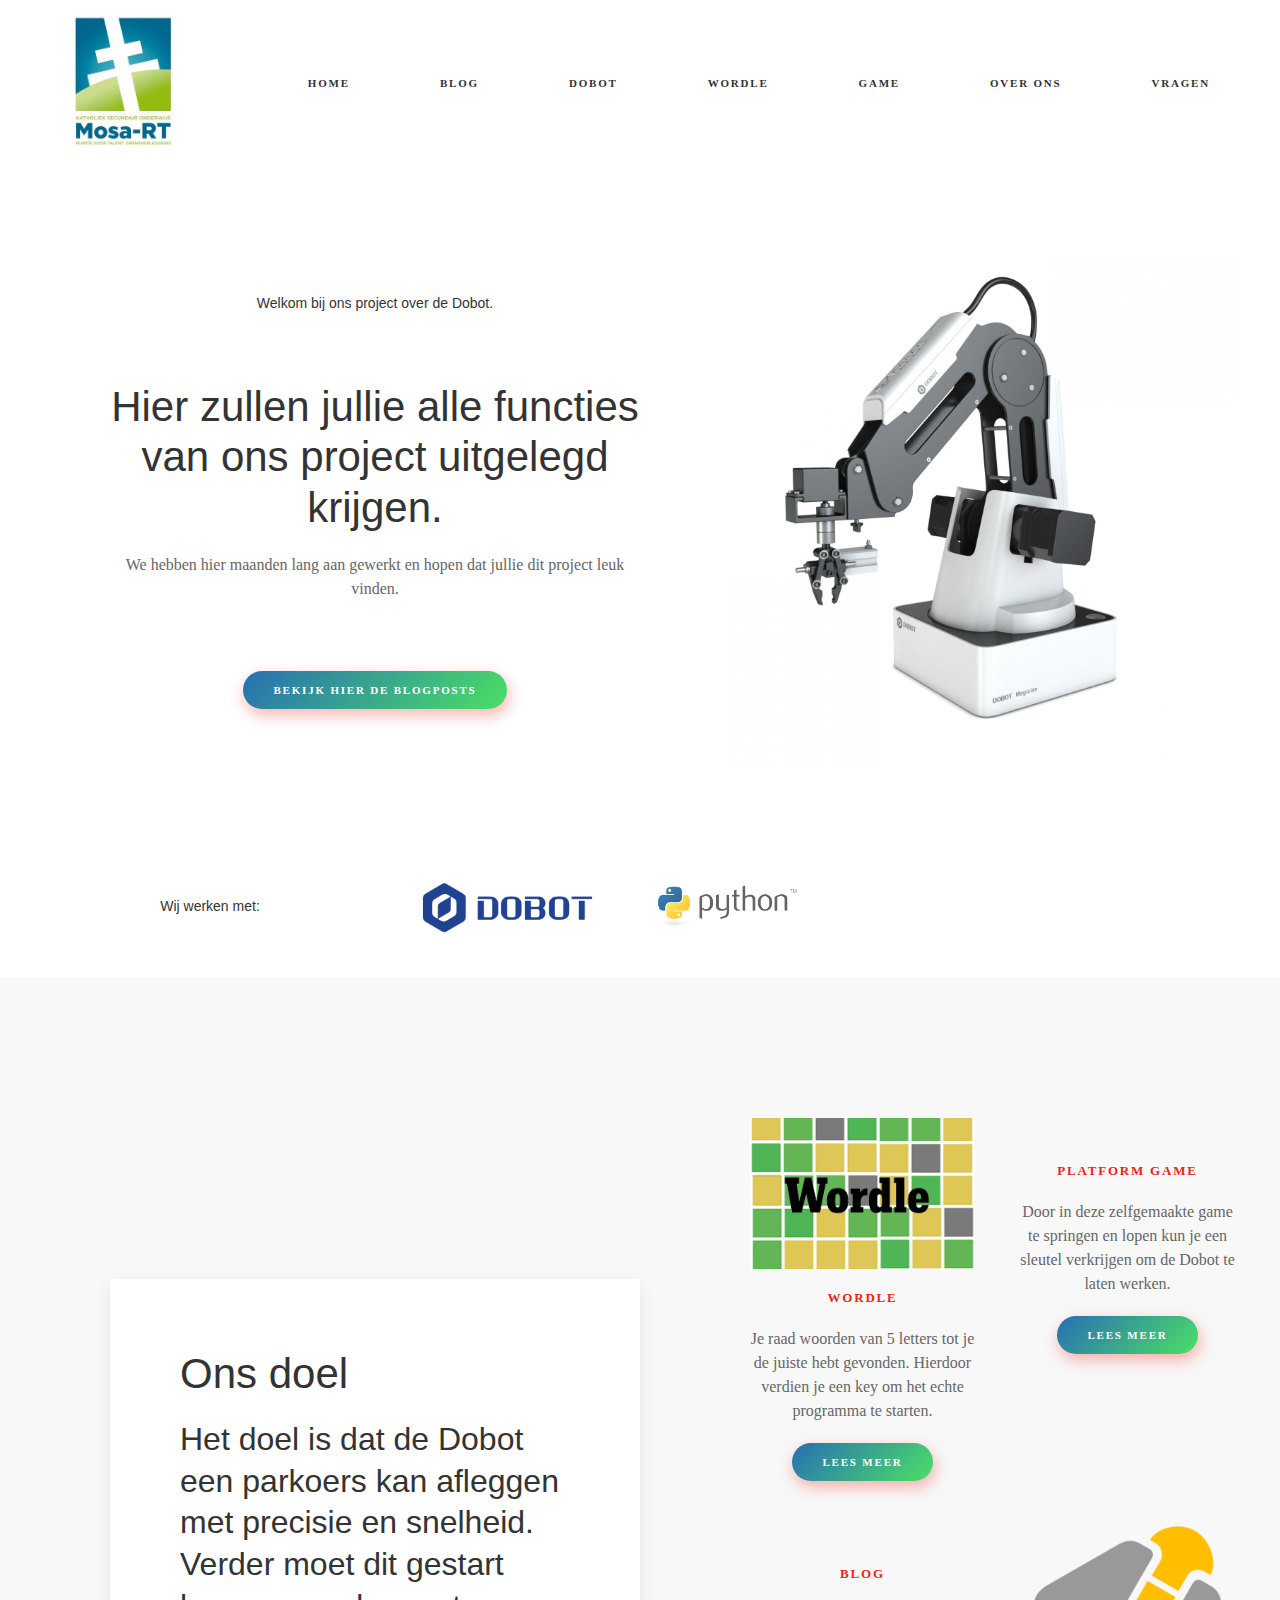
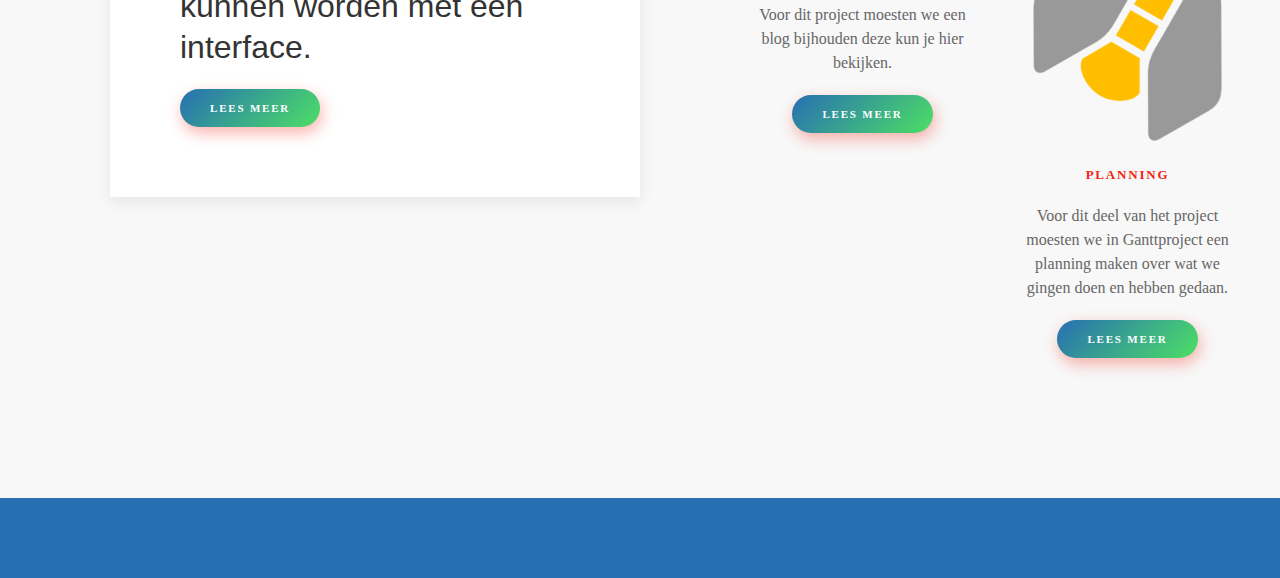
==== commit c177f590: "dobot pagina toegevoegd" ====
--- a/index.html
+++ b/index.html
@@ -10,6 +10,7 @@
         <meta name="robots" content="noindex, nofollow">
         <link rel="icon" href="/images/logo/robot.png" sizes="any">
         <link rel="apple-touch-icon" href="/images/logo/apple_touch_icon.png">
+        <script src = "/Footer.js" type = "text/javascript" defer></script>
         <title>Home</title>
 </head>
 <body>
@@ -30,6 +31,7 @@
 
 										<li class="uk-active uk-button uk-button-text"><a href="/">Home</a></li>
 										<li class="uk-active uk-button uk-button-text"><a href="/blog.html">Blog</a></li>
+                                        <li class="uk-active uk-button uk-button-text"><a href="/DoBot.html">DoBot</a></li>
                                         <li class="uk-active uk-button uk-button-text"><a href="/Wordle.html">Wordle</a></li>
                                         <li class="uk-active uk-button uk-button-text"><a href="/Game.html">Game</a></li>
                                         <li class="uk-active uk-button uk-button-text"><a href="/overOns.html">Over Ons</a></li>
@@ -102,9 +104,11 @@
     
 	                                    <li class="item-101 uk-active"><a href="/"> Home</a></li>
 	                                    <li class="item-101 uk-active"><a href="/blog.html"> Blog</a></li>
+                                        <li class="item-101 uk-active"><a href="/DoBot.html">DoBot</a></li>
                                         <li class="item-101 uk-active"><a href="/Wordle.html">Wordle</a></li>
-                                        <li class="item-101 uk-active"><a href="/">Home</a></li>
-                                        <li class="uk-active uk-button uk-button-text"><a href="vragen.html">Vragen</a></li>
+                                        <li class="item-101 uk-active"><a href="/Game.html">Game</a></li>
+                                        <li class="item-101 uk-active"><a href="/overOns.html">Over Ons</a></li>
+                                        <li class="item-101 uk-active"><a href="vragen.html">Vragen</a></li>
                                     </ul>
 
                                 </div>
@@ -114,7 +118,7 @@
 
     
     
-                                    <div class="uk-margin-remove-last-child custom"><p class="uk-text-center"><a href="https://mosa-rt.smartschool.be/" class="uk-button uk-button-primary uk-button-large">Smartschool</a></p>
+                                    <div class="uk-margin-remove-last-child custom"><p class="uk-text-center"><a href="https://www.mosa-rt.be/" class="uk-button uk-button-primary uk-button-large">Mosa-rt</a></p>
                                     </div>
 
                                 </div>
@@ -314,47 +318,8 @@
             </div>
         </div>
     </div>
-
     <div class="uk-section-primary uk-section-small uk-section" uk-scrollspy="{&quot;target&quot;:&quot;[uk-scrollspy-class]&quot;,&quot;cls&quot;:&quot;uk-animation-fade&quot;,&quot;delay&quot;:300}">
-       
-        <div class="uk-container">
-    
-            <div class="uk-grid-margin uk-grid uk-grid-small uk-grid-stack" uk-grid="">
-
-                <div class="uk-width-expand@s uk-first-column">
-
-                    <div class="uk-margin uk-scrollspy-inview uk-animation-fade" uk-scrollspy="cls: uk-animation-fade;">
-
-                        <img data-src="/images/home/mosart.png" data-srcset="/images/home/mosart.png 216w" data-sizes="(min-width: 216px) 216px" data-width="216" data-height="56" class="el-image" alt="" uk-img="" src="https://schilder.totoweb.nl/templates/yootheme/cache/logo-wit-a36114ae.png" srcset="/templates/yootheme/cache/logo-wit-a36114ae.png 216w" sizes="(min-width: 216px) 150px">    
-
-                    </div>
-                </div>
-
-                <div class="uk-width-1-2@m">
-
-                </div>
-
-                <div class="uk-width-expand@m uk-grid-margin uk-first-column">
-
-                    <div class="uk-margin uk-scrollspy-inview uk-animation-fade" uk-scrollspy="cls: uk-animation-fade;">
-
-                        <div class="uk-child-width-auto uk-grid-small uk-grid" uk-grid="">
-                            <div>
-
-                                <a uk-icon="icon: facebook;ratio: 1.5" href="https://www.facebook.com/SGMOSART/" class="el-link uk-icon"><svg width="30" height="30" viewBox="0 0 20 20" xmlns="http://www.w3.org/2000/svg"> <path d="M11,10h2.6l0.4-3H11V5.3c0-0.9,0.2-1.5,1.5-1.5H14V1.1c-0.3,0-1-0.1-2.1-0.1C9.6,1,8,2.4,8,5v2H5.5v3H8v8h3V10z"></path></svg></a>
-
-                            </div>
-                            <div>
-
-                                <a uk-icon="icon: google-plus;ratio: 1.5" href="https://www.mosa-rt.be/home" class="el-link uk-icon"><svg width="30" height="30" viewBox="0 0 20 20" xmlns="http://www.w3.org/2000/svg"> <path d="M12.9,9c0,2.7-0.6,5-3.2,6.3c-3.7,1.8-8.1,0.2-9.4-3.6C-1.1,7.6,1.9,3.3,6.1,3c1.7-0.1,3.2,0.3,4.6,1.3 c0.1,0.1,0.3,0.2,0.4,0.4c-0.5,0.5-1.2,1-1.7,1.6c-1-0.8-2.1-1.1-3.5-0.9C5,5.6,4.2,6,3.6,6.7c-1.3,1.3-1.5,3.4-0.5,5 c1,1.7,2.6,2.3,4.6,1.9c1.4-0.3,2.4-1.2,2.6-2.6H6.9V9H12.9z"></path> <polygon points="20,9 20,11 18,11 18,13 16,13 16,11 14,11 14,9 16,9 16,7 18,7 18,9 "></polygon></svg></a>
-
-                            </div>
-                            <div class="el-content uk-margin">Jarne,Axel,Jef Productions.</div>
-                        </div>
-                    </div>
-                </div>
-            </div>
-        </div>
+        <footer></footer>
     </div>
 
 </body>
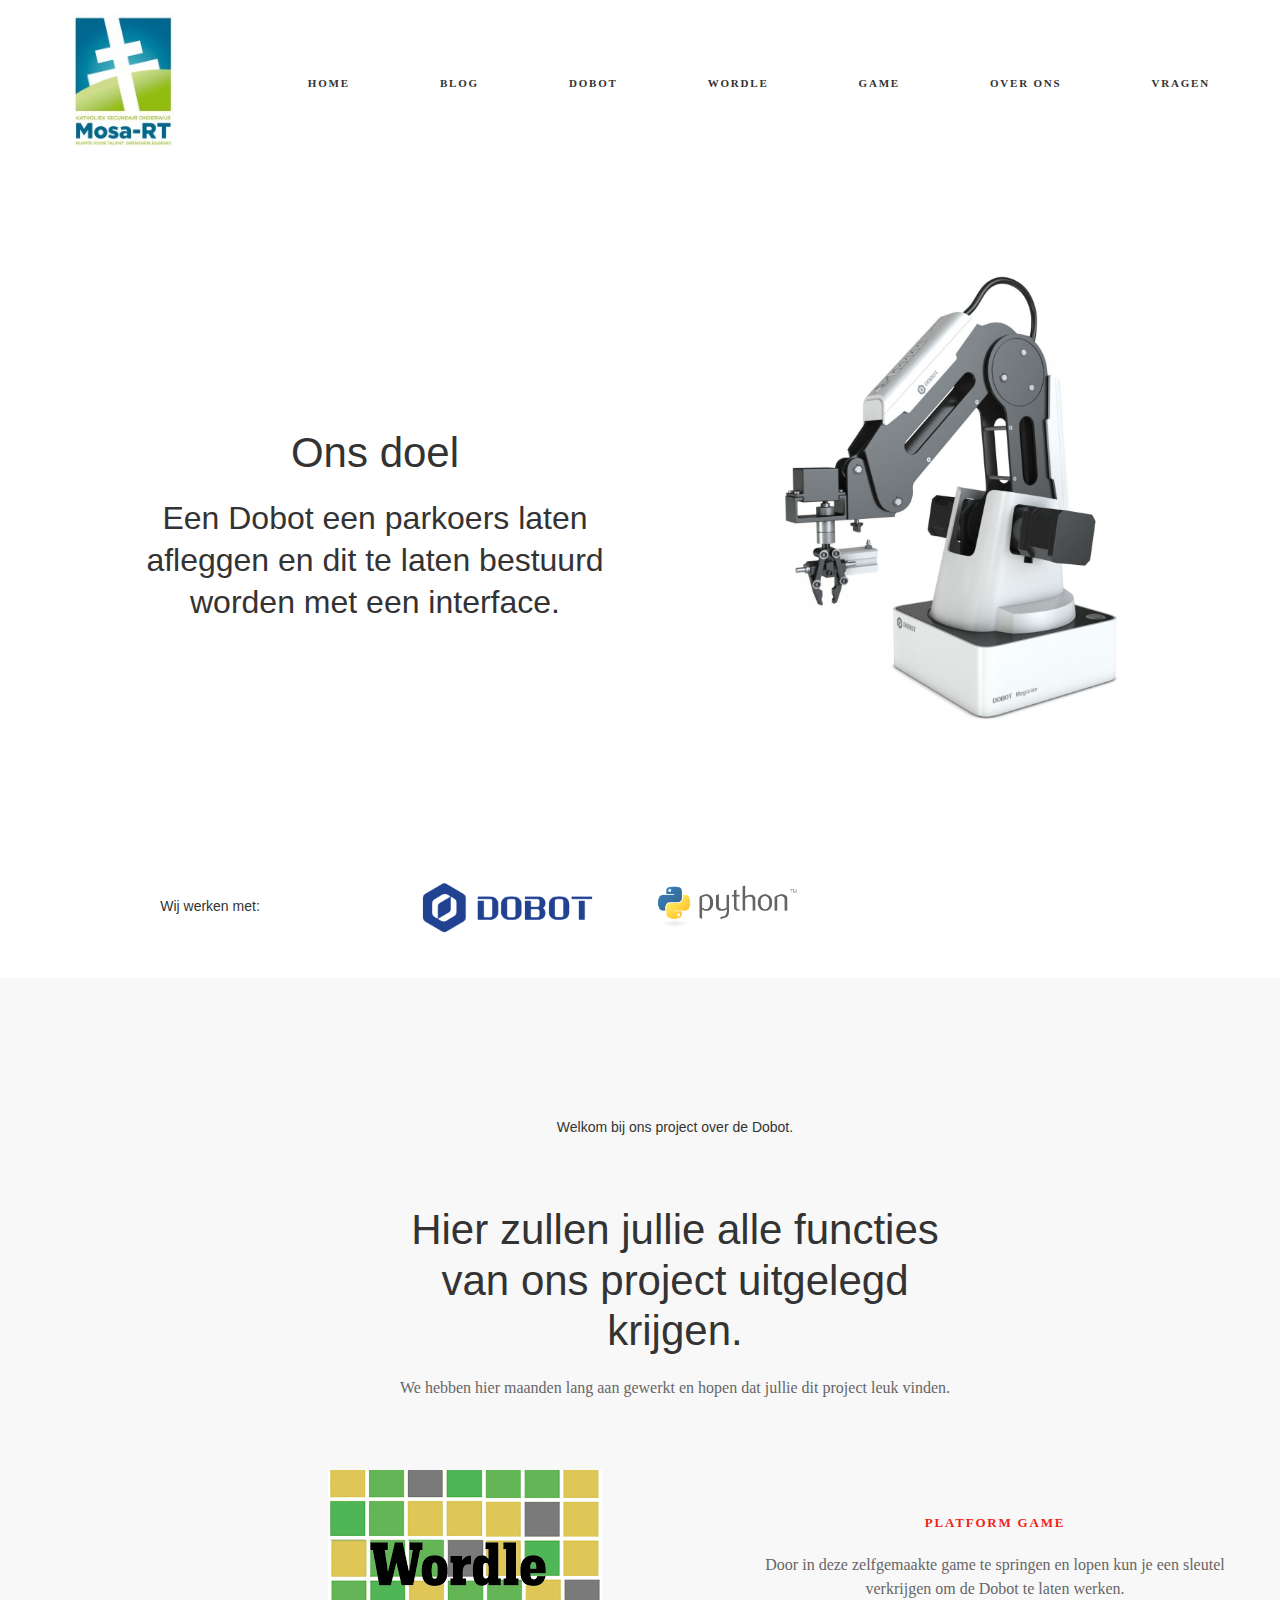
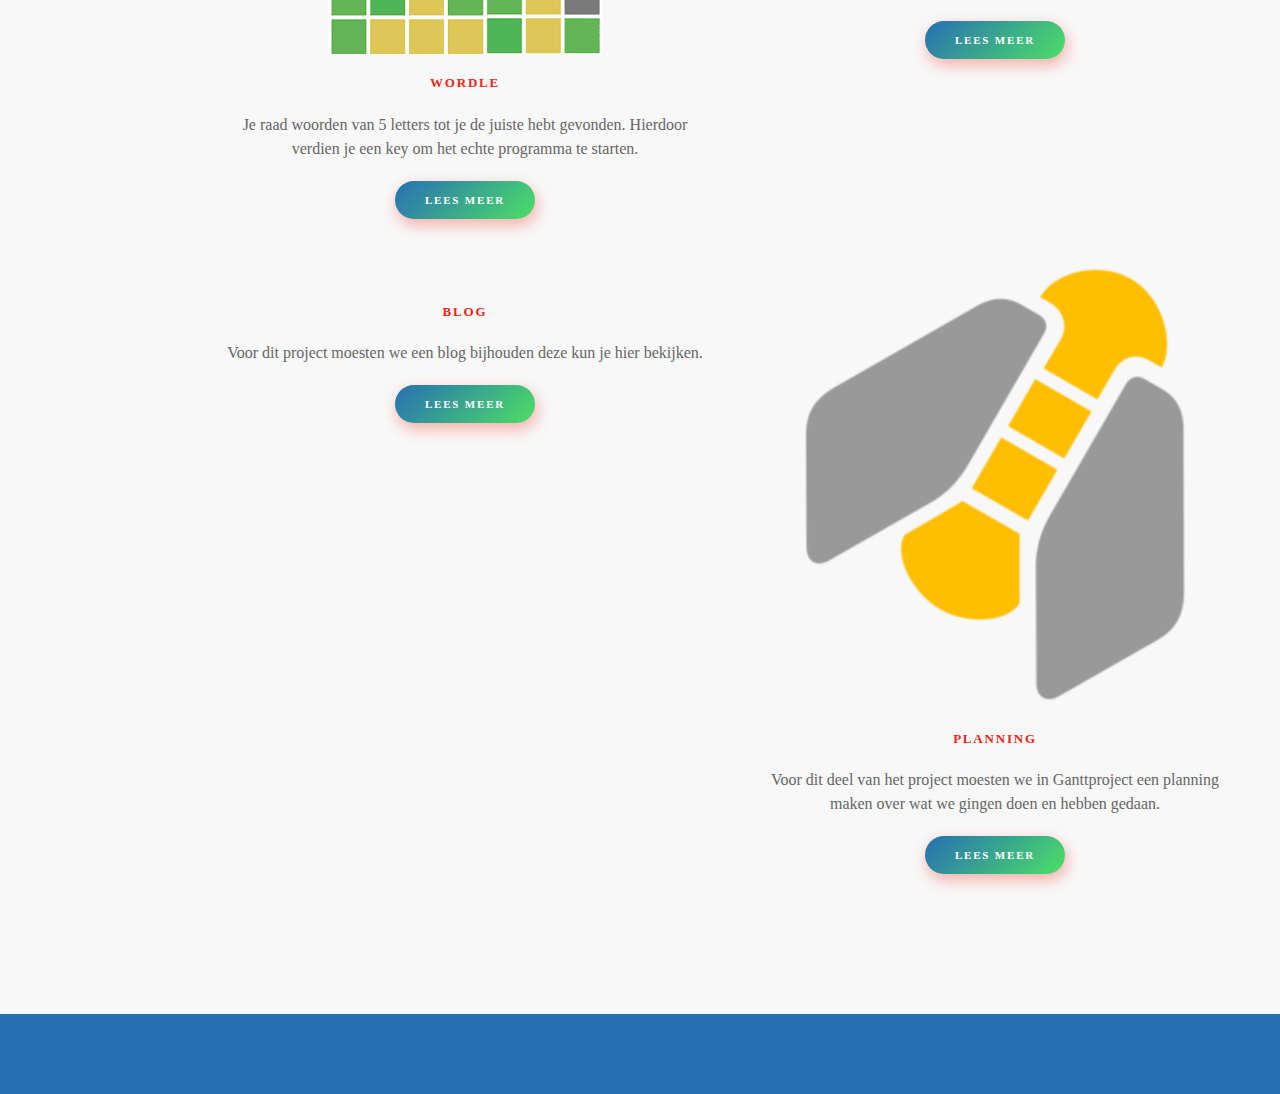
==== commit d4aa4949: "ons doel" ====
--- a/index.html
+++ b/index.html
@@ -146,27 +146,15 @@
                 <div class="uk-grid-large uk-flex-middle uk-grid-margin-large uk-grid" uk-grid="">
 
                     <div class="uk-width-expand@m uk-first-column">
-   
-                        <h1 class="uk-text-left@m uk-text-center uk-h6 uk-scrollspy-inview uk-animation-slide-left-medium" uk-scrollspy-class="">
-                            Welkom bij ons project over de Dobot.    
-                        </h1>
 
                         <hr class="uk-divider-icon uk-animation-slide-left-medium" uk-scrollspy="cls: uk-animation-slide-left-medium;">
 
                             <h2 class="uk-width-xlarge uk-margin-auto uk-text-left@m uk-text-center uk-h1 uk-scrollspy-inview uk-animation-slide-left-medium" uk-scrollspy-class="">
-                                Hier zullen jullie alle functies van ons project uitgelegd krijgen.    
+                                Ons doel    
                             </h2>
 
-                                <div class="uk-margin uk-text-left@m uk-text-center uk-scrollspy-inview uk-animation-slide-left-medium" uk-scrollspy-class="">
-                                    We hebben hier maanden lang aan gewerkt en hopen dat jullie dit project leuk vinden.
-                                </div>
-
-                                <div class="uk-margin-large uk-text-left@m uk-text-center uk-scrollspy-inview uk-animation-slide-left-medium" uk-scrollspy-class="">
-
-
-                                    <div class="custom"><a href="blog.html" class="uk-button uk-button-primary uk-button-medium">Bekijk hier de blogposts</a></div>           
-                                    
-
+                                <div class="uk-margin uk-text-left@m uk-text-center uk-scrollspy-inview uk-animation-slide-left-medium uk-h2" uk-scrollspy-class="">
+                                    Een Dobot een parkoers laten afleggen en dit te laten bestuurd worden met een interface.
                                 </div>
 
                     </div>
@@ -233,19 +221,27 @@
 
             <div class="uk-grid-large uk-flex-middle uk-grid-margin-large uk-grid" uk-grid="">
 
-                <div class="uk-width-xlarge@m uk-first-column">
-
-                    <div class="uk-margin uk-card uk-card-default uk-card-large uk-card-body uk-scrollspy-inview uk-animation-slide-left-medium" uk-scrollspy="cls: uk-animation-slide-left-medium;">
-
-                        <div class="el-title uk-margin uk-h1">Ons doel</div>
-
-                        <h3 class="el-title uk-margin uk-h2">
-                            Het doel is dat de Dobot een parkoers kan afleggen met precisie en snelheid. Verder moet dit gestart kunnen worden met een interface.    </h3>
-
-                                <p><a href="#" uk-scroll="" class="el-link uk-button uk-button-primary">Lees meer</a></p>
-
-                    </div>
-                </div>
+                <div class="uk-width-expand@m uk-first-column">
+    
+                    <h1 class="uk-text-left@m uk-text-center uk-h6 uk-scrollspy-inview uk-animation-slide-left-medium" uk-scrollspy-class="">
+                        Welkom bij ons project over de Dobot.    
+                    </h1>
+    
+                    <hr class="uk-divider-icon uk-animation-slide-left-medium" uk-scrollspy="cls: uk-animation-slide-left-medium;">
+    
+                        <h2 class="uk-width-xlarge uk-margin-auto uk-text-left@m uk-text-center uk-h1 uk-scrollspy-inview uk-animation-slide-left-medium" uk-scrollspy-class="">
+                            Hier zullen jullie alle functies van ons project uitgelegd krijgen.    
+                        </h2>
+    
+                            <div class="uk-margin uk-text-left@m uk-text-center uk-scrollspy-inview uk-animation-slide-left-medium" uk-scrollspy-class="">
+                                We hebben hier maanden lang aan gewerkt en hopen dat jullie dit project leuk vinden.
+                            </div>
+    
+                            <div class="uk-margin-large uk-text-left@m uk-text-center uk-scrollspy-inview uk-animation-slide-left-medium" uk-scrollspy-class="">
+    
+                </div>
+
+            <div class="uk-grid-large uk-flex-middle uk-grid-margin-large uk-grid" uk-grid="">
 
                 <div class="uk-width-expand@m">
 
@@ -318,6 +314,8 @@
             </div>
         </div>
     </div>
+    </div>
+    </div>
     <div class="uk-section-primary uk-section-small uk-section" uk-scrollspy="{&quot;target&quot;:&quot;[uk-scrollspy-class]&quot;,&quot;cls&quot;:&quot;uk-animation-fade&quot;,&quot;delay&quot;:300}">
         <footer></footer>
     </div>
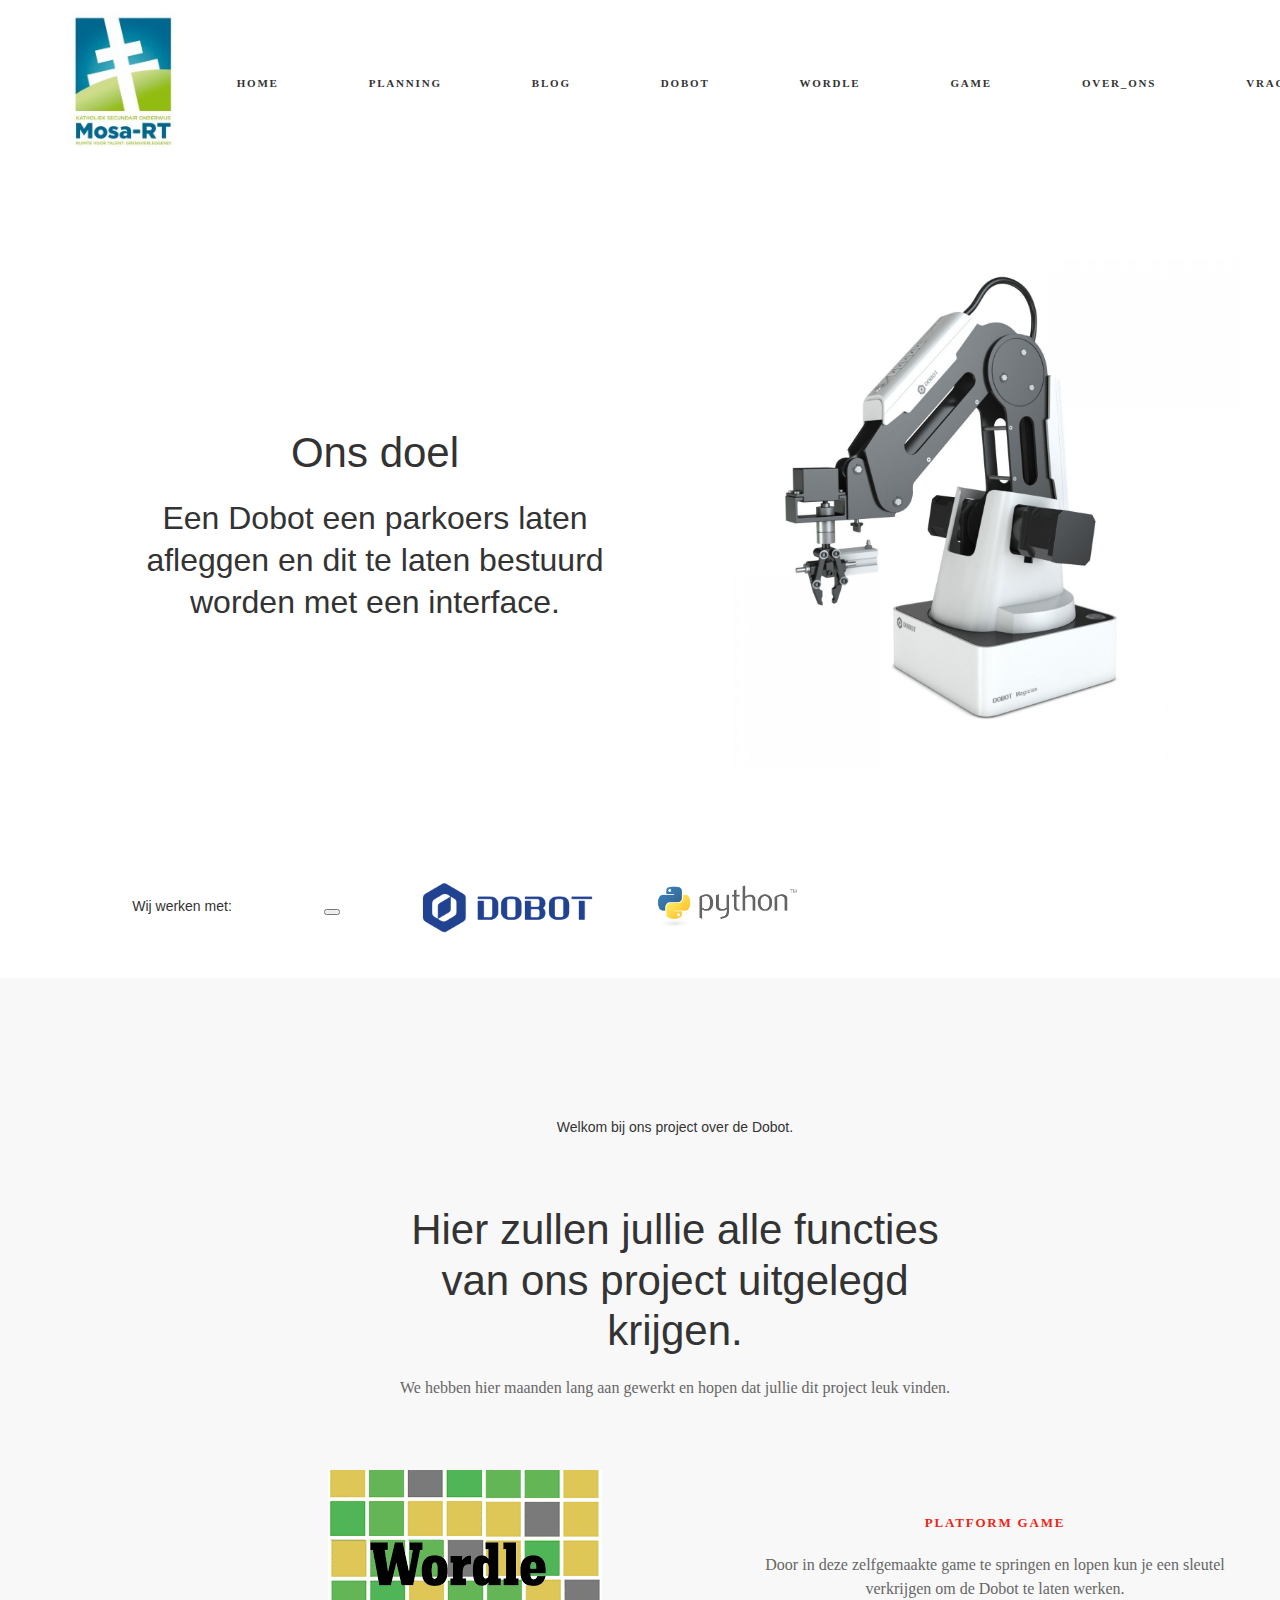
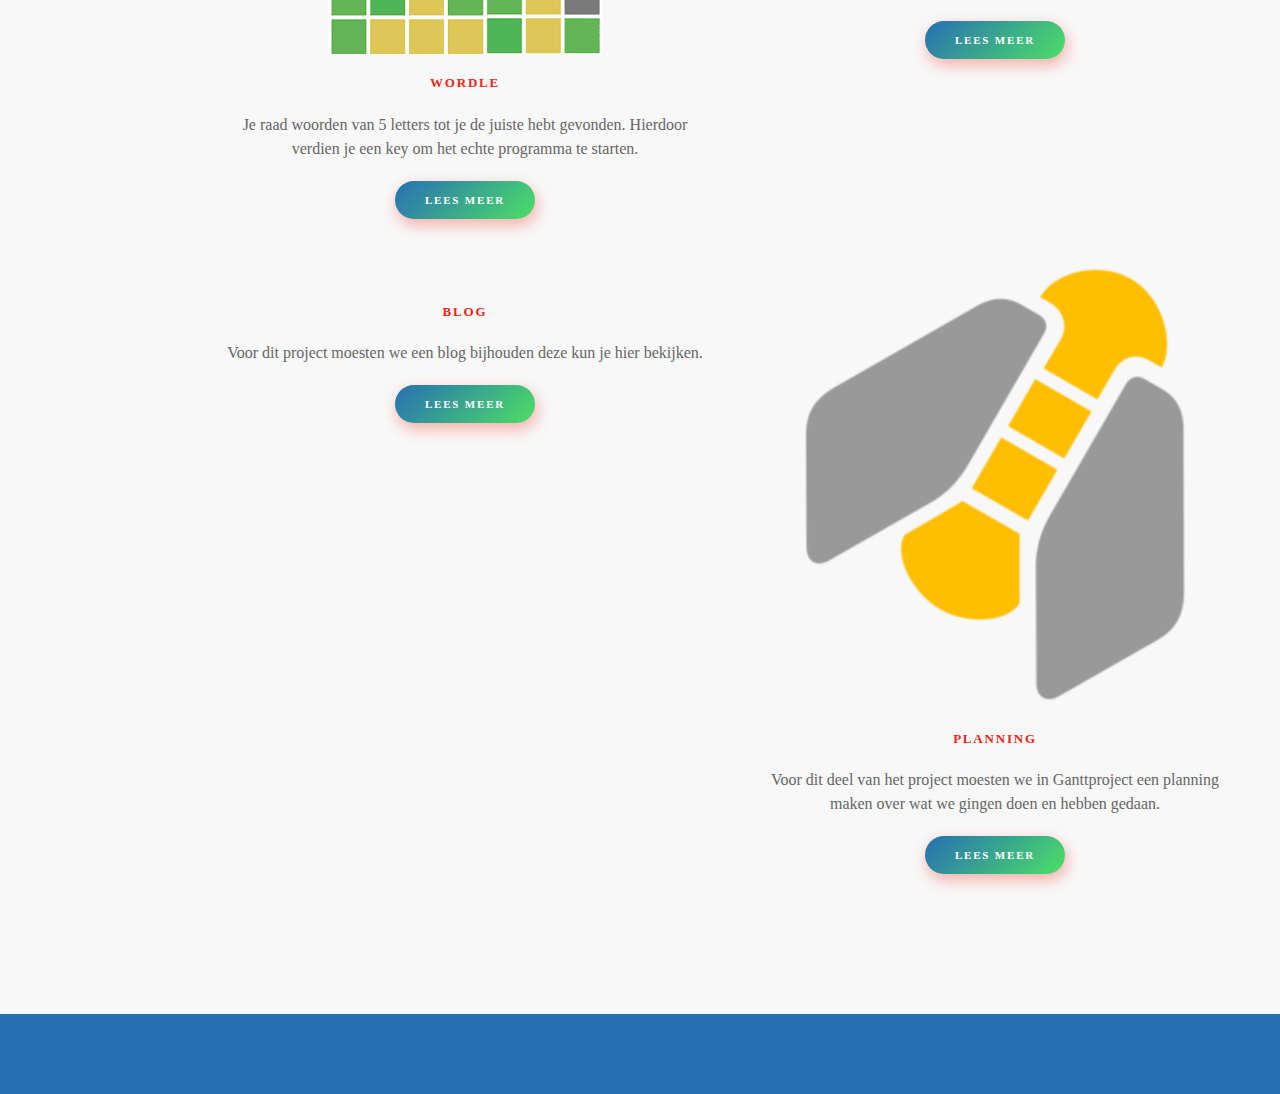
==== commit de9d3c5b: "update top bar" ====
--- a/index.html
+++ b/index.html
@@ -11,6 +11,7 @@
         <link rel="icon" href="/images/logo/robot.png" sizes="any">
         <link rel="apple-touch-icon" href="/images/logo/apple_touch_icon.png">
         <script src = "/Footer.js" type = "text/javascript" defer></script>
+        <script src="script.js"></script>
         <title>Home</title>
 </head>
 <body>
@@ -30,11 +31,12 @@
 										<ul class="uk-navbar-nav">
 
 										<li class="uk-active uk-button uk-button-text"><a href="/">Home</a></li>
+                                        <li class="uk-active uk-button uk-button-text"><a href="Planning.html">Planning</a></li>
 										<li class="uk-active uk-button uk-button-text"><a href="/blog.html">Blog</a></li>
                                         <li class="uk-active uk-button uk-button-text"><a href="/DoBot.html">DoBot</a></li>
                                         <li class="uk-active uk-button uk-button-text"><a href="/Wordle.html">Wordle</a></li>
                                         <li class="uk-active uk-button uk-button-text"><a href="/Game.html">Game</a></li>
-                                        <li class="uk-active uk-button uk-button-text"><a href="/overOns.html">Over Ons</a></li>
+                                        <li class="uk-active uk-button uk-button-text"><a href="/overOns.html">Over_Ons</a></li>
                                         <li class="uk-active uk-button uk-button-text"><a href="vragen.html">Vragen</a></li>
 
 										</div>
@@ -103,11 +105,12 @@
                                     <ul class="uk-nav uk-nav-default">
     
 	                                    <li class="item-101 uk-active"><a href="/"> Home</a></li>
+                                        <li class="item-101 uk-active"><a href="Planning.html">Planning</a></li>
 	                                    <li class="item-101 uk-active"><a href="/blog.html"> Blog</a></li>
                                         <li class="item-101 uk-active"><a href="/DoBot.html">DoBot</a></li>
                                         <li class="item-101 uk-active"><a href="/Wordle.html">Wordle</a></li>
                                         <li class="item-101 uk-active"><a href="/Game.html">Game</a></li>
-                                        <li class="item-101 uk-active"><a href="/overOns.html">Over Ons</a></li>
+                                        <li class="item-101 uk-active"><a href="/overOns.html">Over_Ons</a></li>
                                         <li class="item-101 uk-active"><a href="vragen.html">Vragen</a></li>
                                     </ul>
 
@@ -189,6 +192,11 @@
 
                 </div>
 
+                <div class="foto-container">
+                    <img src="/images/home/date.png" class="onzichtbaar" id="foto" alt="Foto" />
+                    <button onclick="toonFoto()" visibility: hidden;></button>
+                  </div>
+        
                 <div class="uk-width-3-4@m">
 
                     <div class="uk-margin uk-text-center uk-child-width-1-1 uk-grid-match uk-child-width-1-4@s uk-grid uk-scrollspy-inview uk-animation-slide-bottom-small" uk-scrollspy="cls: uk-animation-slide-bottom-small;">
@@ -273,7 +281,7 @@
 
                                             <div class="el-content uk-margin">Door in deze zelfgemaakte game te springen en lopen kun je een sleutel verkrijgen om de Dobot te laten werken.</div>
 
-                                                <p><a href="pagina3.html" class="uk-button uk-button-primary uk-button-medium">Lees meer</a></p>
+                                                <p><a href="Game.html" class="uk-button uk-button-primary uk-button-medium">Lees meer</a></p>
 
                             </div>
                         </div>
--- a/css/custom.css
+++ b/css/custom.css
@@ -92,7 +92,7 @@
     list-style: none;
 }
 .uk-text-primary {
-    color: #ff4870!important;
+    color: #3a56f4!important;
 }
 
 .uk-h4, h4 {
@@ -409,4 +409,11 @@
 }
 .uk-card-primary.uk-card-body .uk-close, .uk-card-primary > :not([class*="uk-card-media"]) .uk-close, .uk-card-secondary.uk-card-body .uk-close, .uk-card-secondary > :not([class*="uk-card-media"]) .uk-close, .uk-light .uk-close, .uk-offcanvas-bar .uk-close, .uk-overlay-primary .uk-close, .uk-section-primary:not(.uk-preserve-color) .uk-close, .uk-section-secondary:not(.uk-preserve-color) .uk-close, .uk-tile-primary:not(.uk-preserve-color) .uk-close, .uk-tile-secondary:not(.uk-preserve-color) .uk-close {
     color: #353535;
-}+}
+.padding-left{
+    color:#276fb3
+}
+.onzichtbaar {
+    display: none;
+  }
+  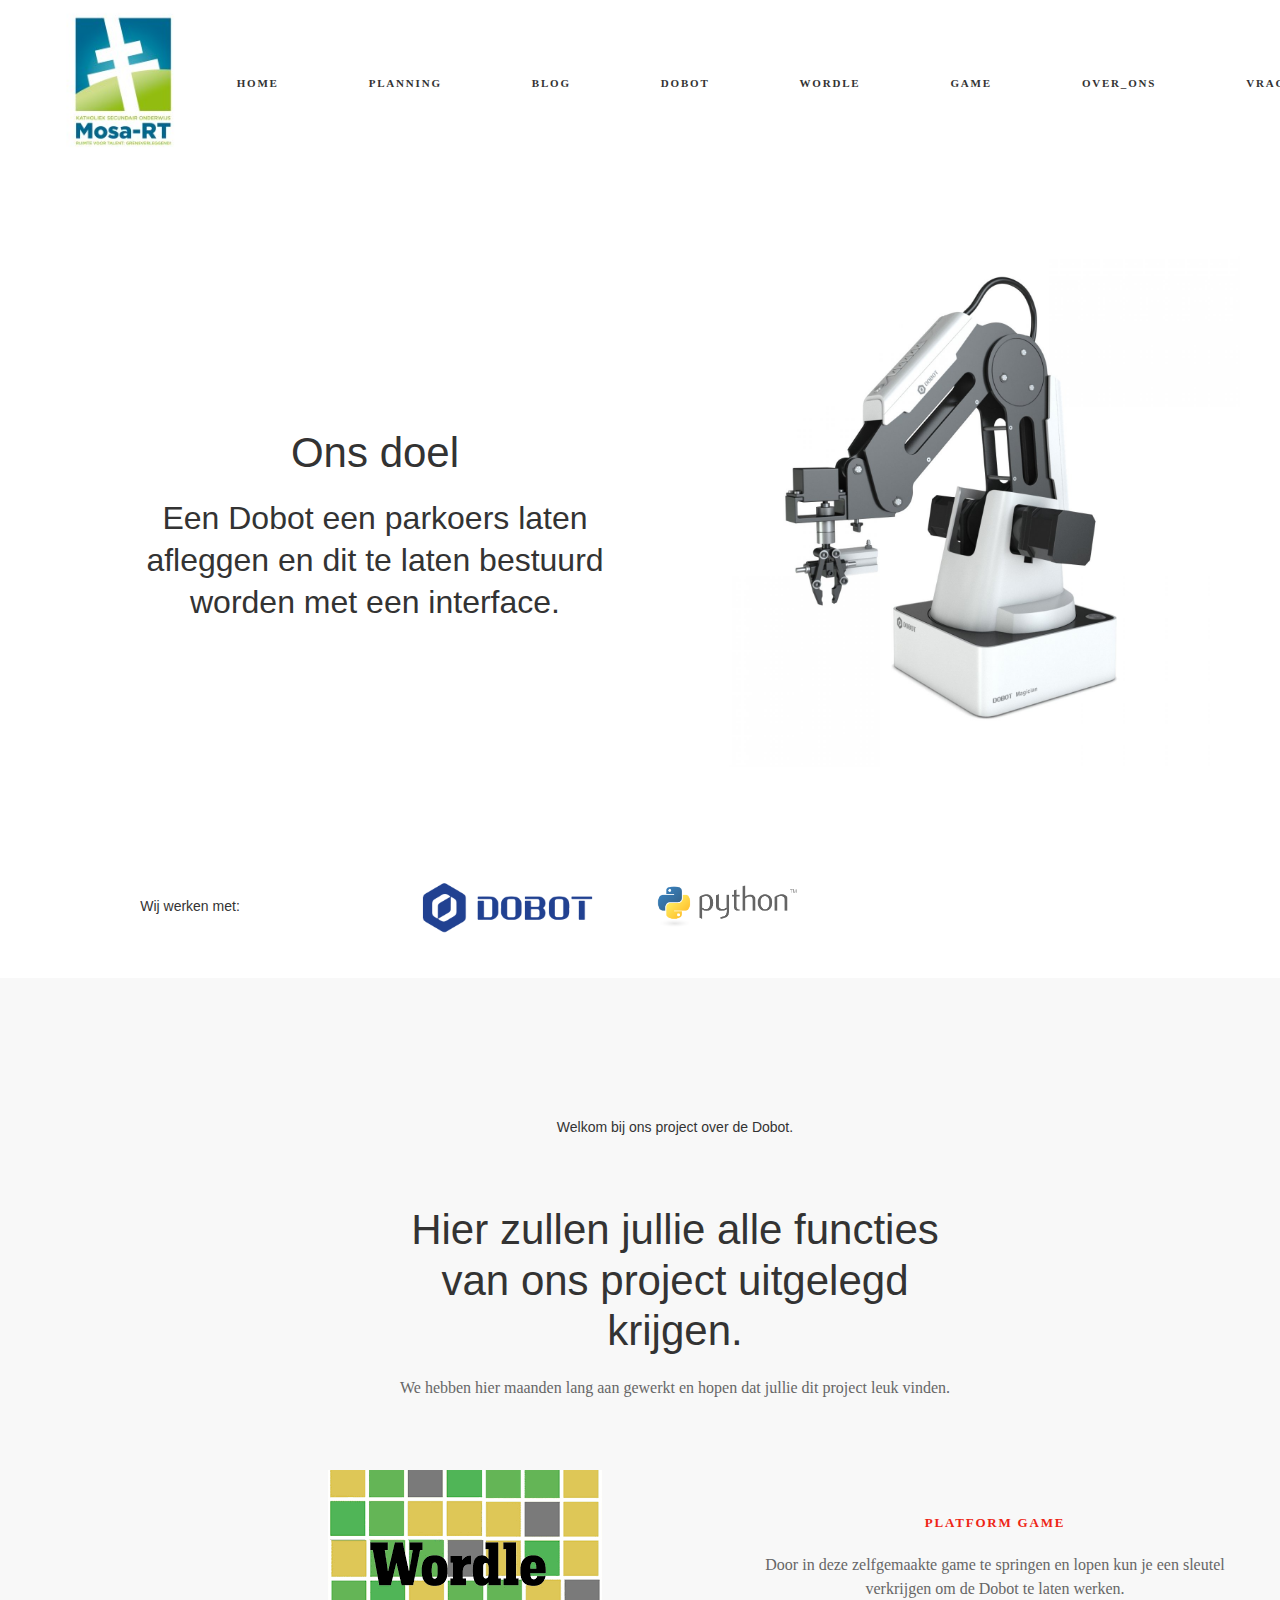
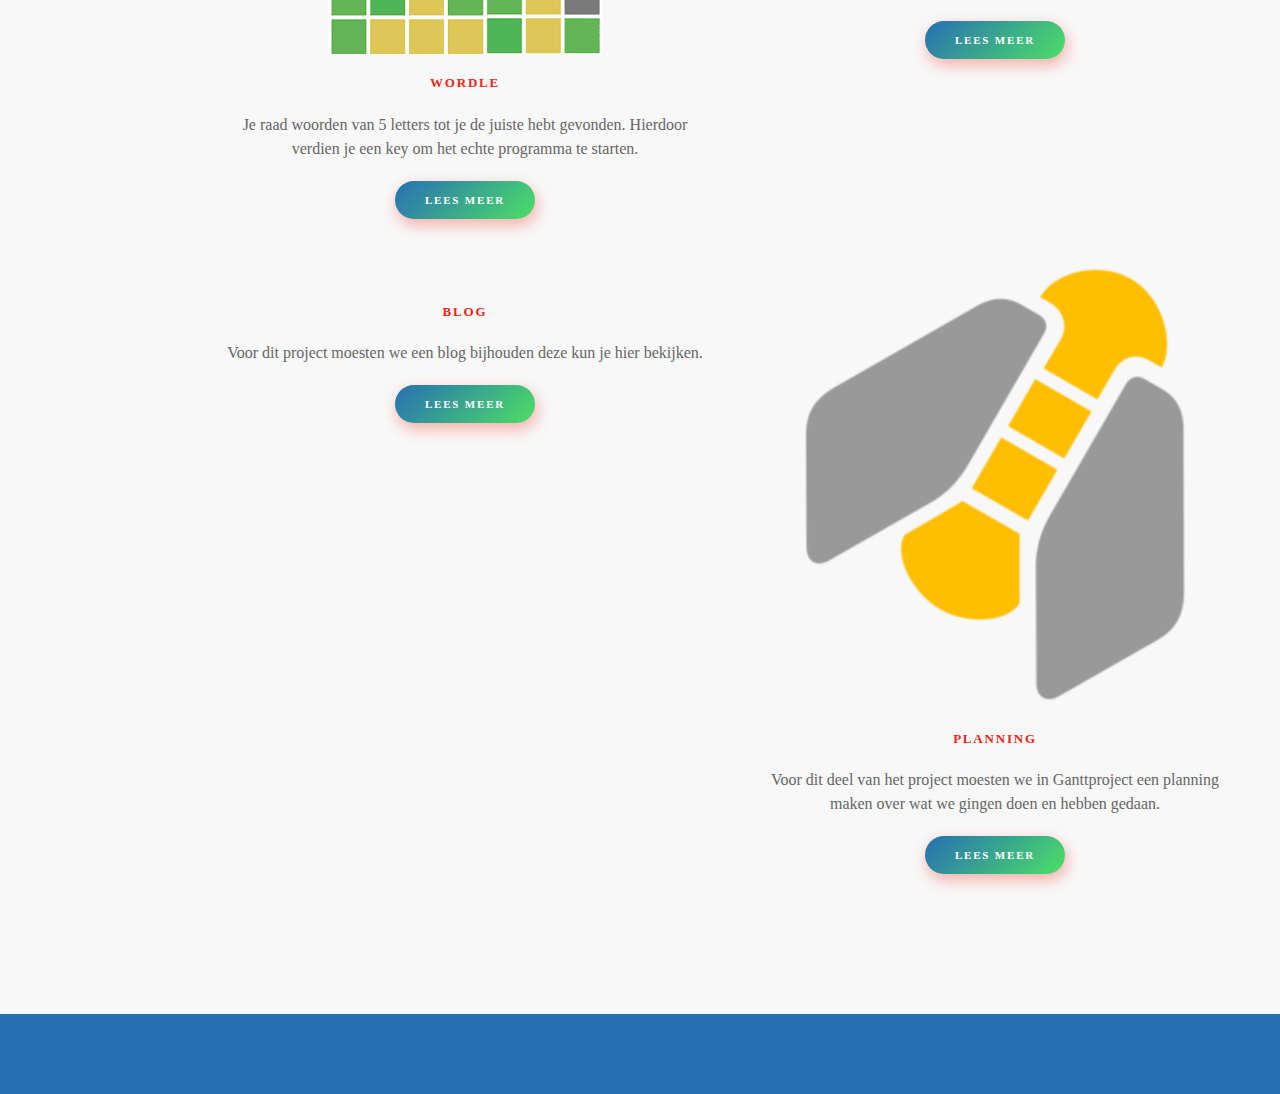
==== commit b7a60324: "update goflex" ====
--- a/index.html
+++ b/index.html
@@ -21,7 +21,6 @@
                 <nav class="uk-navbar" uk-navbar="{&quot;align&quot;:&quot;left&quot;,&quot;boundary&quot;:&quot;!.uk-navbar-container&quot;}">
 
                                         <div class="uk-navbar-left">
-
                         
 										<a href="https://www.mosa-rt.be/home" class="uk-navbar-item uk-navbar-left uk-logo">
                                         <img src="/images/home/mosa-rt.jpg" srcset="/images/home/mosa-rt.jpg 216w" sizes="(min-width: 180px) 180px" data-width="216" data-height="56" class="uk-responsive-height" alt=""></a>										</div>                   
@@ -194,7 +193,6 @@
 
                 <div class="foto-container">
                     <img src="/images/home/date.png" class="onzichtbaar" id="foto" alt="Foto" />
-                    <button onclick="toonFoto()" visibility: hidden;></button>
                   </div>
         
                 <div class="uk-width-3-4@m">
@@ -313,7 +311,7 @@
 
                                                     <div class="el-content uk-margin">Voor dit deel van het project moesten we in Ganttproject een planning maken over wat we gingen doen en hebben gedaan.</div>
 
-                                                        <p><a href="#" class="uk-button uk-button-primary uk-button-medium">Lees meer</a></p>
+                                                        <p><a href="Planning.html" class="uk-button uk-button-primary uk-button-medium">Lees meer</a></p>
 
                                     </div>
                                 </div>
